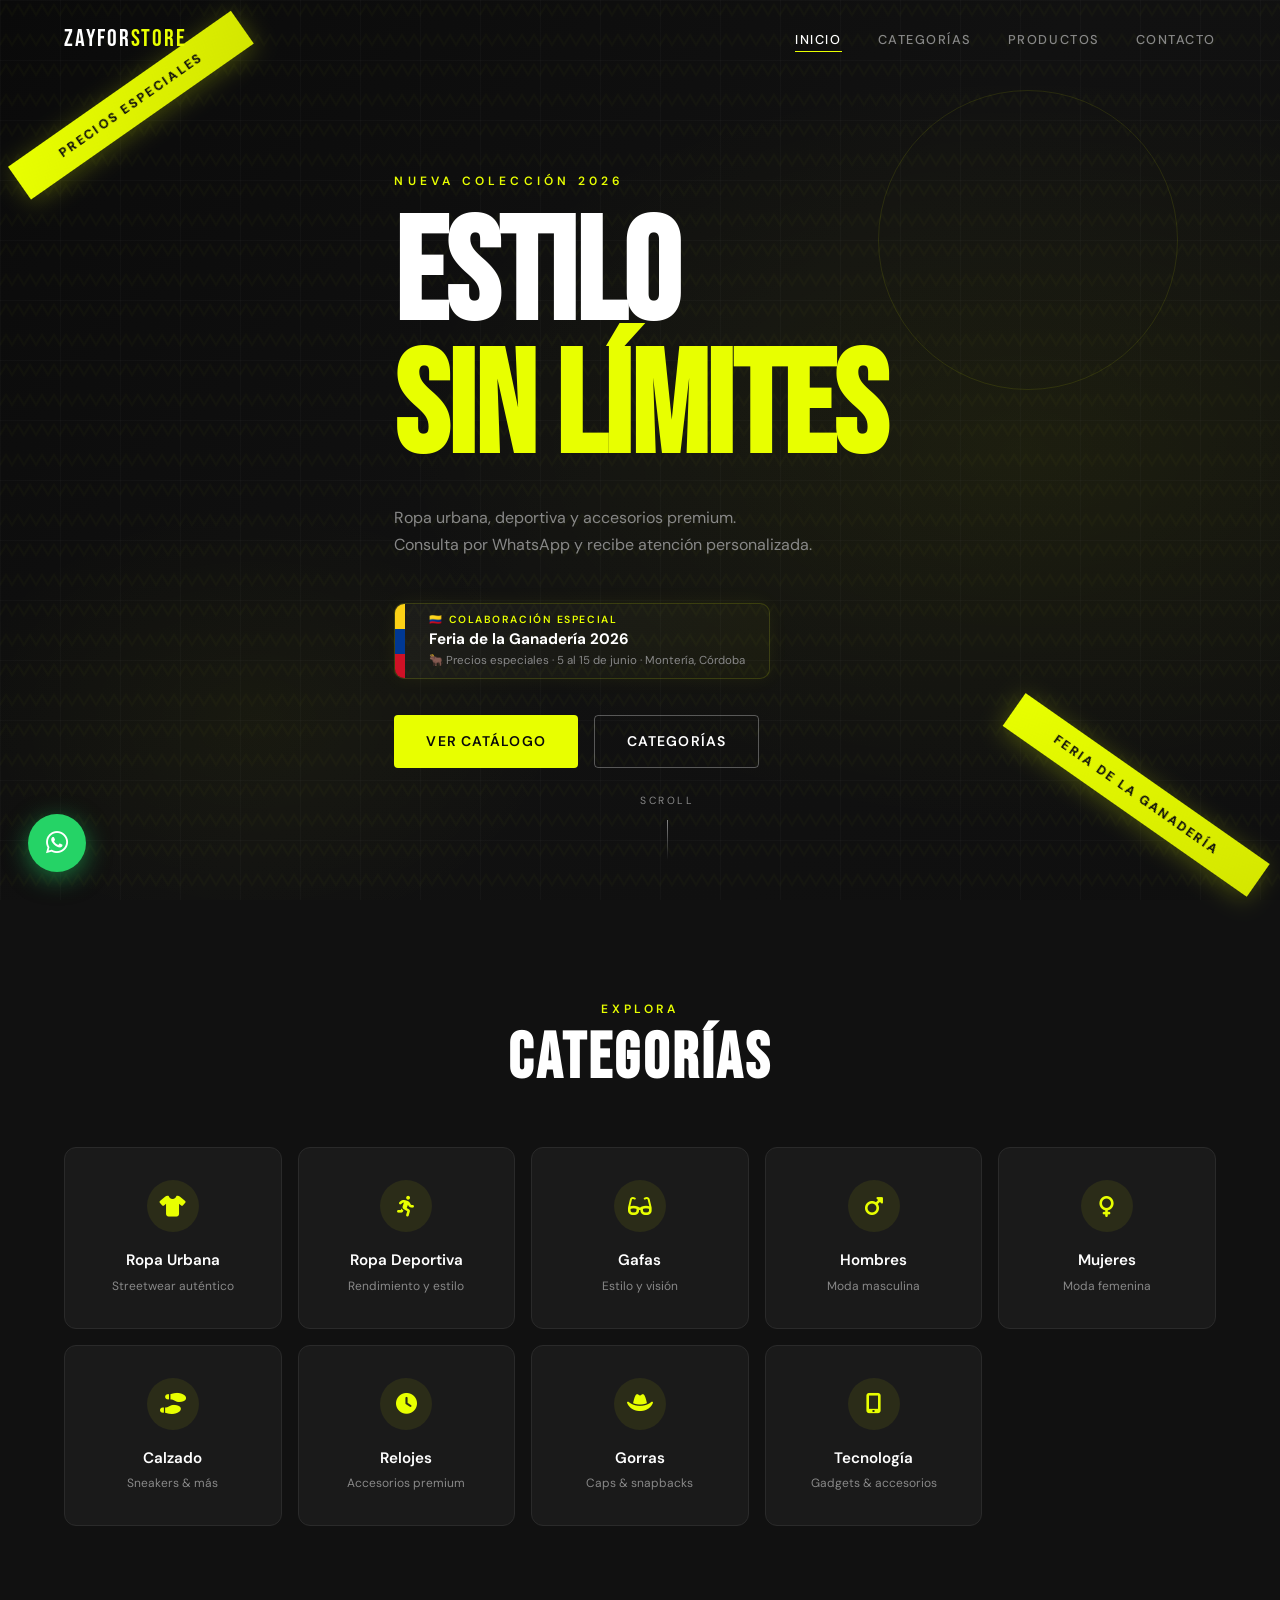
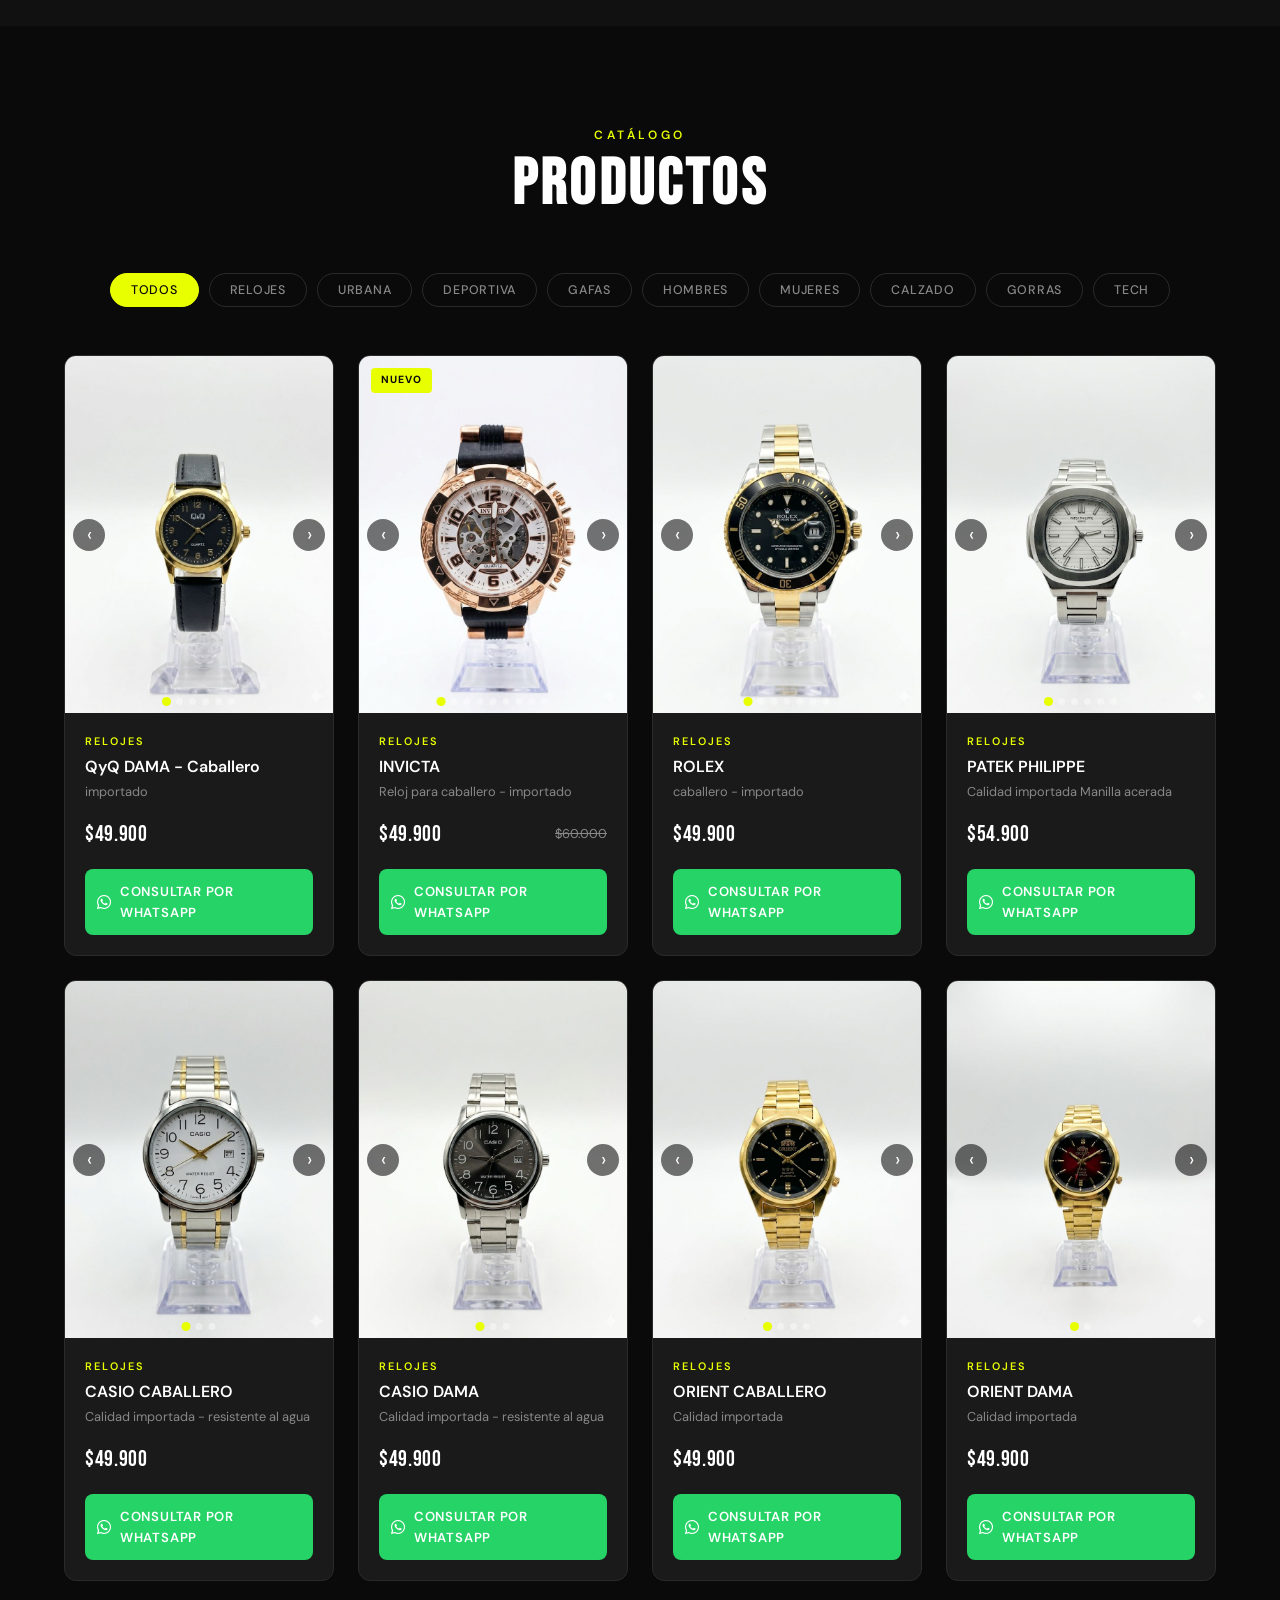
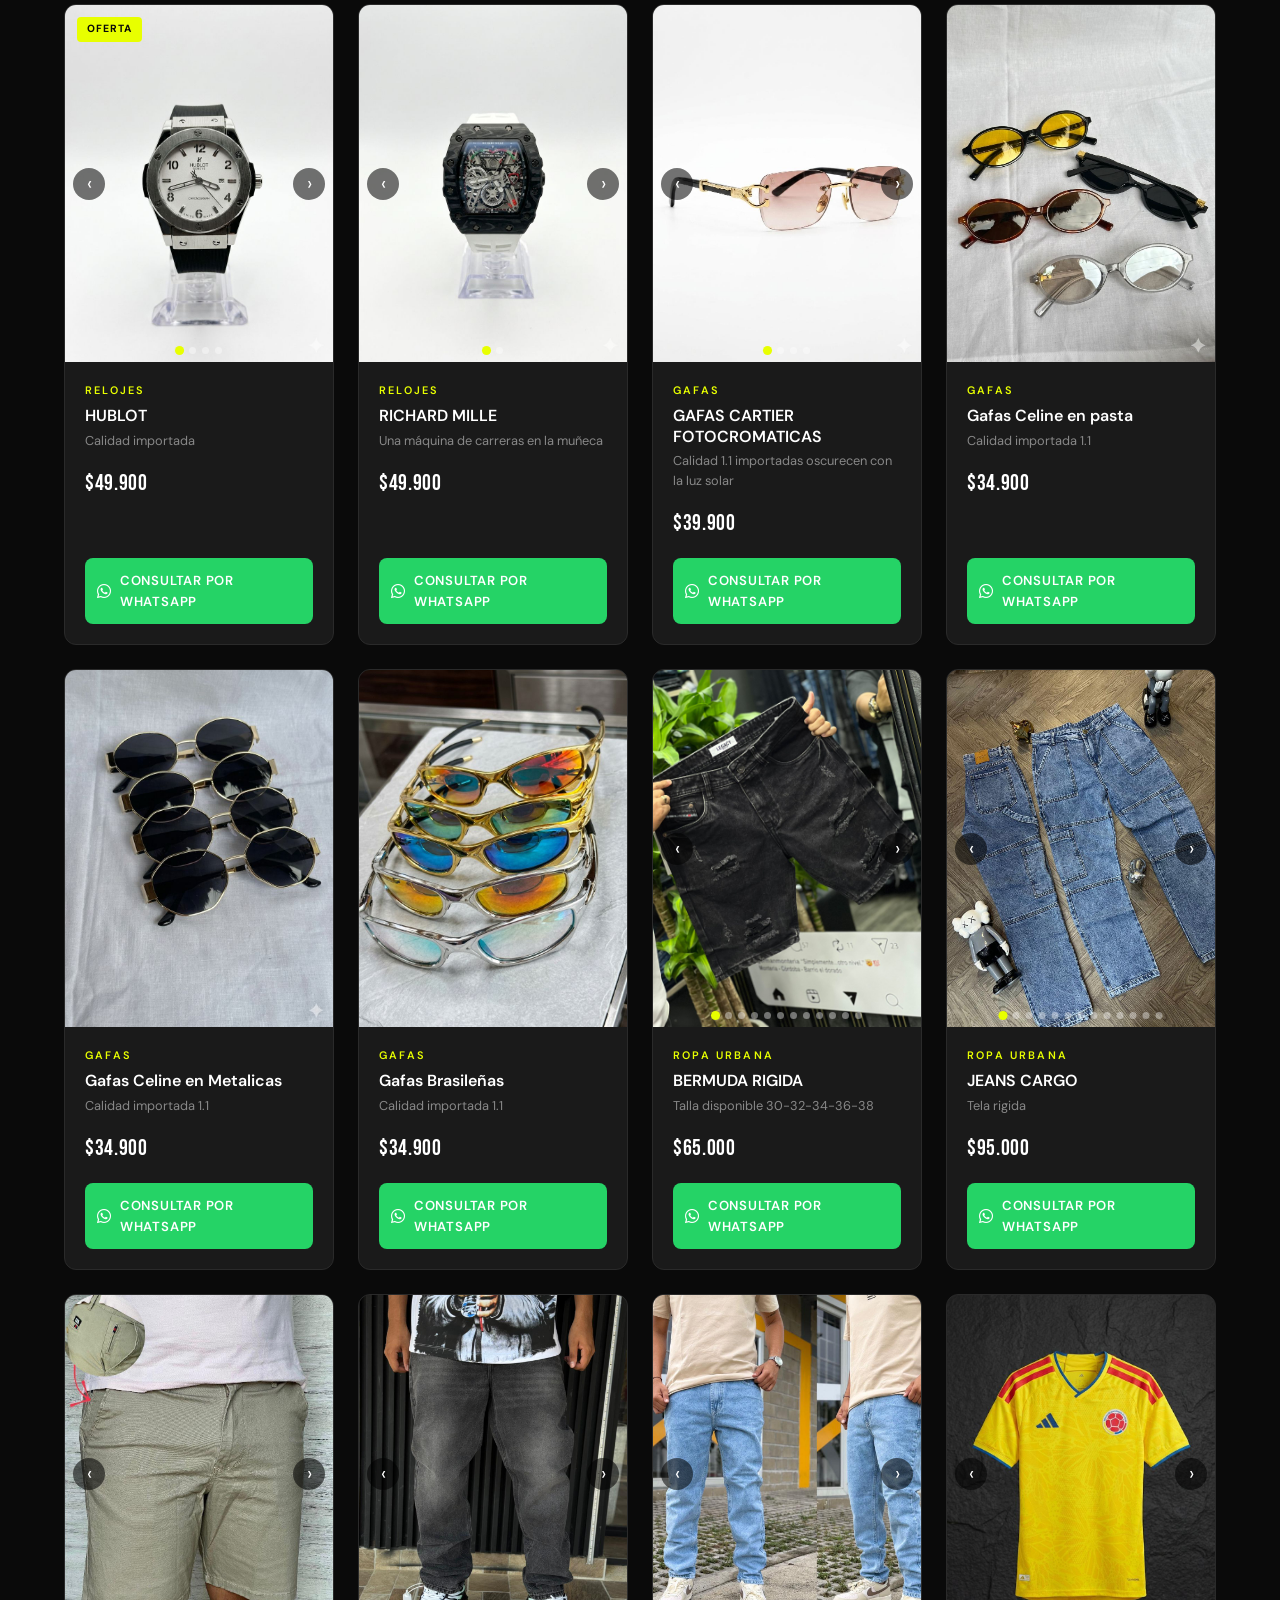
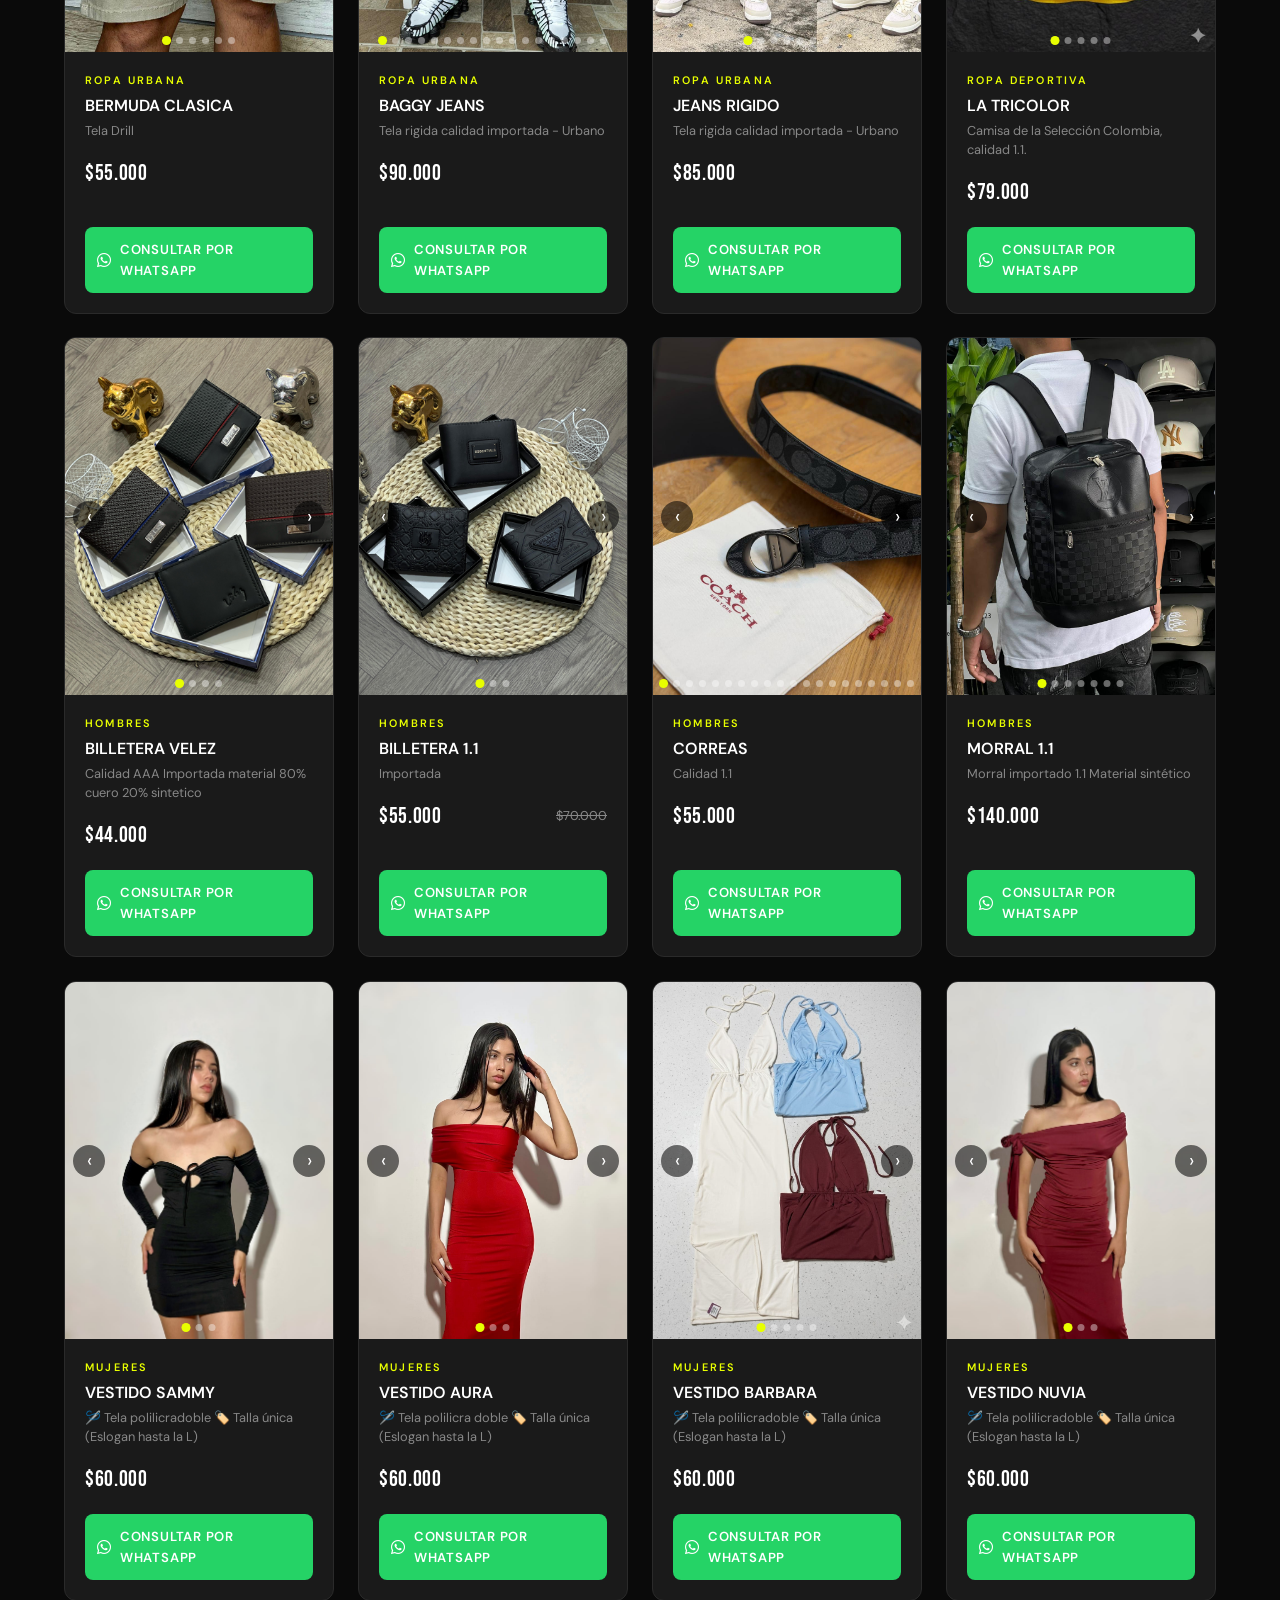
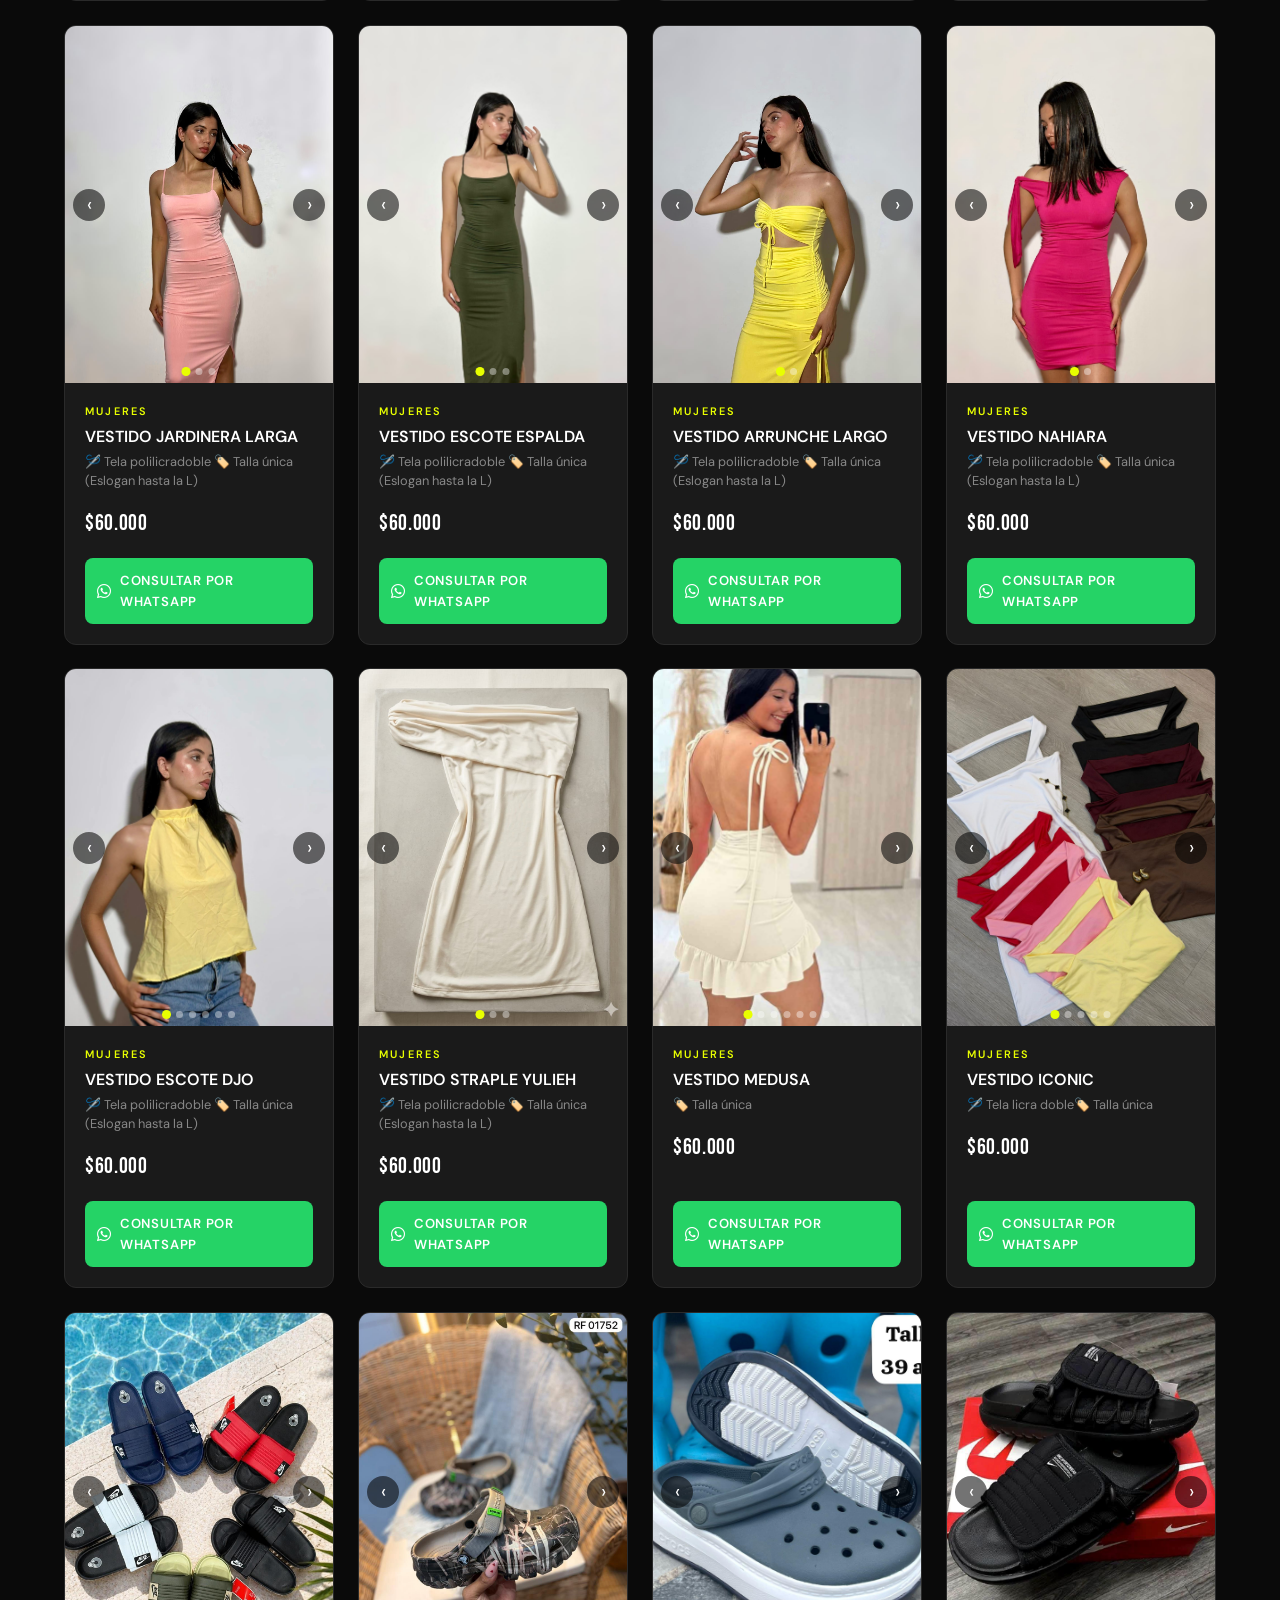
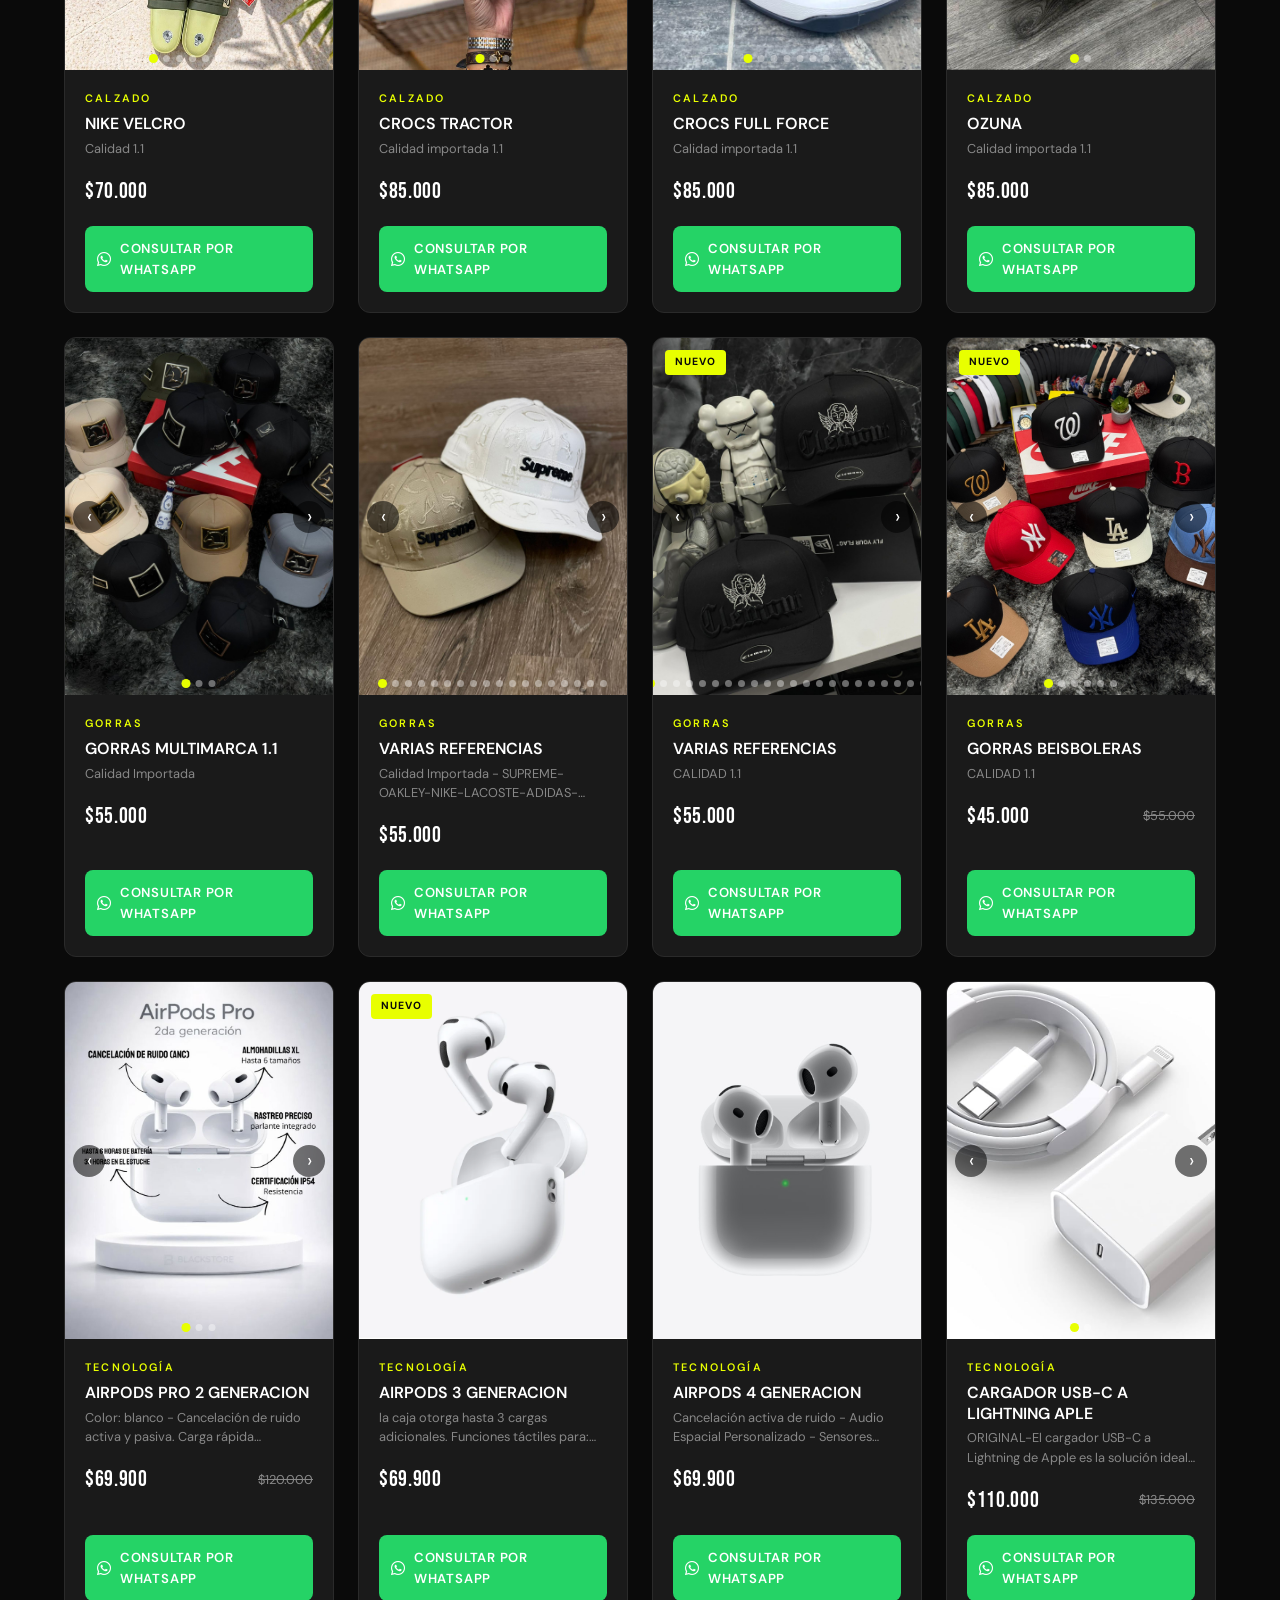
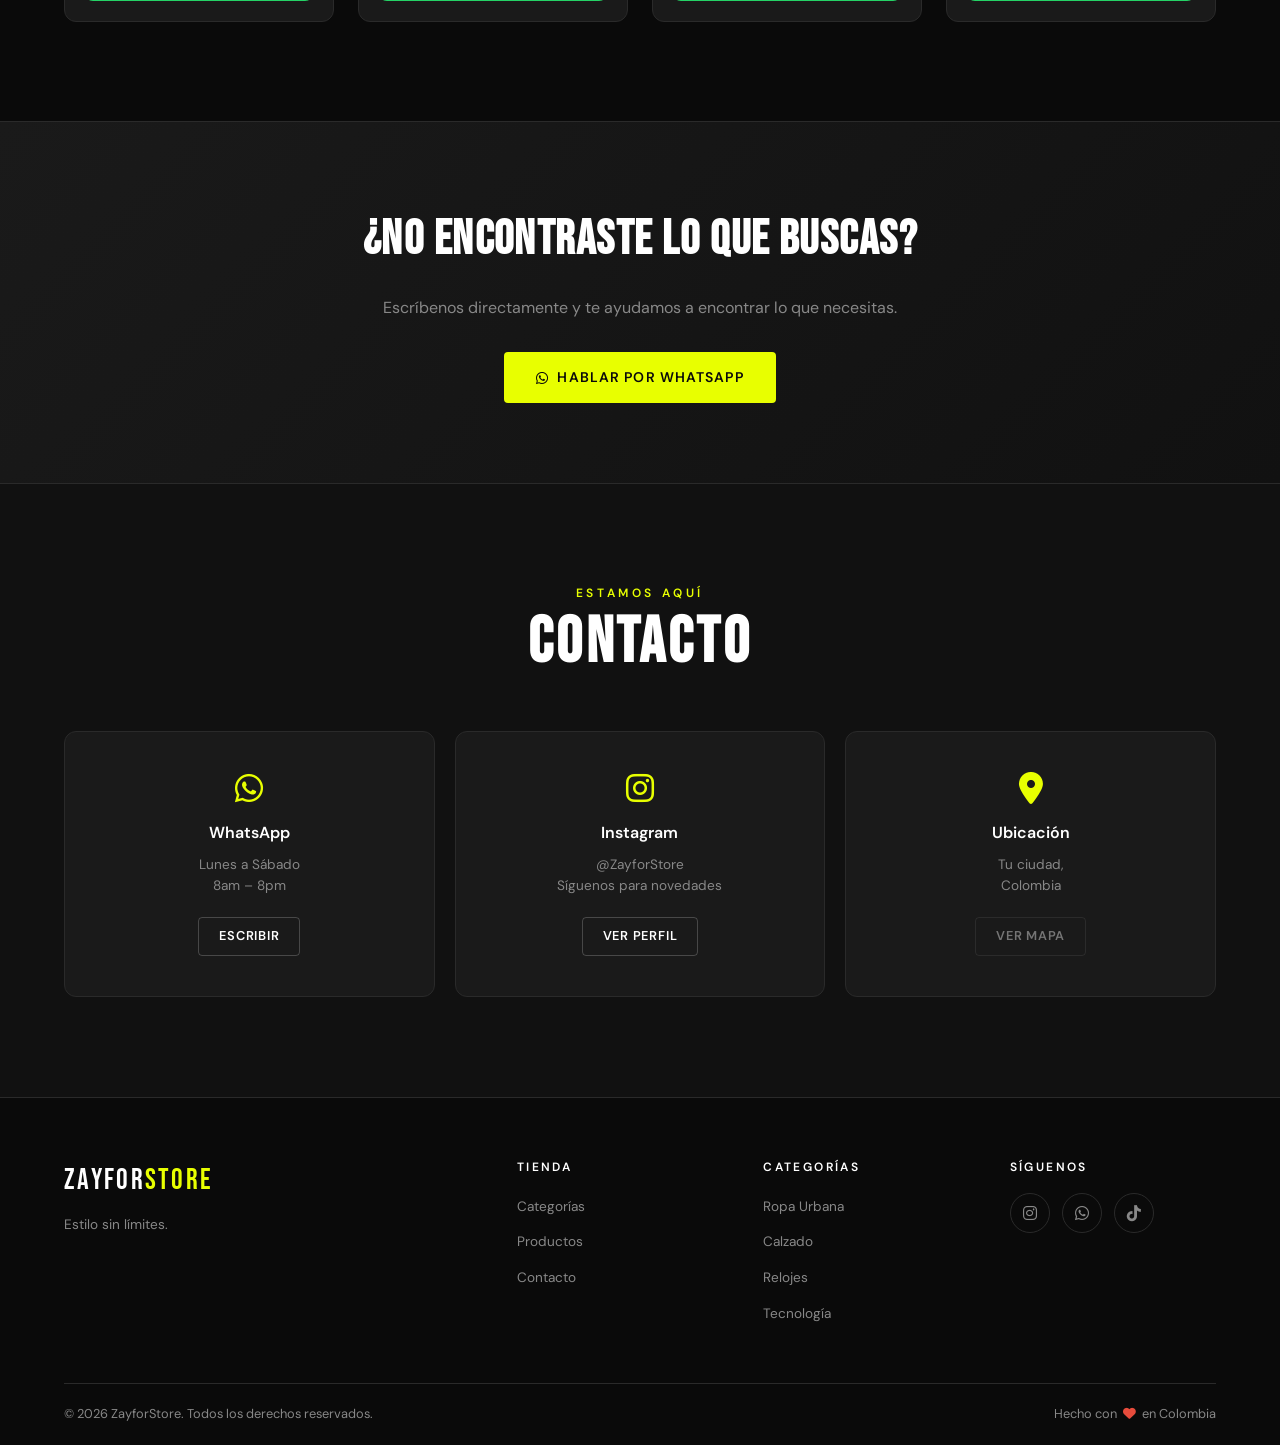
==== index.html @ 68dc7c77 "Primer commit" ====
<!DOCTYPE html>
<html lang="es">
<head>
  <meta charset="UTF-8" />
  <meta name="viewport" content="width=device-width, initial-scale=1.0" />

  <!-- SEO Básico -->
  <title>ZayforStore — Moda Urbana & Estilo Premium</title>
  <meta name="description" content="ZayforStore: Ropa urbana, deportiva, calzado, relojes, gorras y tecnología. Catálogo online con atención personalizada vía WhatsApp." />
  <meta name="keywords" content="ropa urbana, ropa deportiva, gafas, calzado, relojes, gorras, tecnología, moda hombre, moda mujer" />
  <meta name="author" content="ZayforStore" />

  <!-- Open Graph (para compartir en redes) -->
  <meta property="og:title" content="ZayforStore — Moda Urbana & Estilo Premium" />
  <meta property="og:description" content="Catálogo de moda urbana, deportiva, calzado y más. Consulta por WhatsApp." />
  <meta property="og:type" content="website" />

  <!-- Fuentes de Google -->
  <link rel="preconnect" href="https://fonts.googleapis.com" />
  <link rel="preconnect" href="https://fonts.gstatic.com" crossorigin />
  <link href="https://fonts.googleapis.com/css2?family=Bebas+Neue&family=DM+Sans:wght@300;400;500;600&display=swap" rel="stylesheet" />

  <!-- Iconos -->
  <link rel="stylesheet" href="https://cdnjs.cloudflare.com/ajax/libs/font-awesome/6.5.0/css/all.min.css" />

  <!-- CSS principal -->
  <link rel="stylesheet" href="css/style.css" />
  <link rel="icon" type="image/svg+xml" href="data:image/svg+xml,%3Csvg xmlns='http://www.w3.org/2000/svg' viewBox='0 0 100 100'%3E%3Crect width='100' height='100' rx='20' fill='%230a0a0a'/%3E%3Ctext x='50' y='68' font-size='55' text-anchor='middle' fill='%23e8ff00' font-family='sans-serif'%3EZ%3C/text%3E%3C/svg%3E" />
</head>
<body>

  <!-- ========== NAVBAR ========== -->
  <nav class="navbar" id="navbar">
    <div class="nav-container">
      <a href="#inicio" class="nav-logo">ZAYFOR<span>STORE</span></a>

      <ul class="nav-links" id="navLinks">
        <li><a href="#inicio" class="nav-link active">Inicio</a></li>
        <li><a href="#categorias" class="nav-link">Categorías</a></li>
        <li><a href="#productos" class="nav-link">Productos</a></li>
        <li><a href="#contacto" class="nav-link">Contacto</a></li>
      </ul>

      <button class="nav-toggle" id="navToggle" aria-label="Abrir menú">
        <span></span><span></span><span></span>
      </button>
    </div>
  </nav>

  <!-- ========== HERO / BANNER ========== -->
  <section class="hero" id="inicio">
    <div class="banda-promo banda-tl">PRECIOS ESPECIALES</div>
    <div class="banda-promo banda-br">FERIA DE LA GANADERÍA</div>
    <div class="hero-bg"></div>
    <div class="hero-bg-hat"></div>
    <div class="hero-content">
      <p class="hero-eyebrow">Nueva colección 2026</p>
      <h1 class="hero-title">
        ESTILO<br/>
        <span>SIN LÍMITES</span>
      </h1>
      <p class="hero-subtitle">Ropa urbana, deportiva y accesorios premium.<br/>Consulta por WhatsApp y recibe atención personalizada.</p>
      <div class="feria-badge">
        <div class="feria-flag">
          <span class="feria-flag-y"></span>
          <span class="feria-flag-b"></span>
          <span class="feria-flag-r"></span>
        </div>
        <div class="feria-badge-content">
          <span class="feria-colab">🇨🇴 Colaboración especial</span>
          <strong class="feria-title">Feria de la Ganadería 2026</strong>
          <span class="feria-date">🐂 Precios especiales · 5 al 15 de junio · Montería, Córdoba</span>
        </div>
      </div>
      <div class="hero-buttons">
        <a href="#productos" class="btn btn-primary">Ver Catálogo</a>
        <a href="#categorias" class="btn btn-outline">Categorías</a>
      </div>
    </div>
    <div class="hero-scroll">
      <span>Scroll</span>
      <div class="hero-scroll-line"></div>
    </div>
  </section>

  <!-- ========== CATEGORÍAS ========== -->
  <section class="categorias" id="categorias">
    <div class="container">
      <div class="section-header">
        <p class="section-eyebrow">Explora</p>
        <h2 class="section-title">Categorías</h2>
      </div>

      <div class="categorias-grid">

        <div class="cat-card" onclick="filtrarCategoria('ropa-urbana')">
          <div class="cat-icon"><i class="fas fa-tshirt"></i></div>
          <h3>Ropa Urbana</h3>
          <p>Streetwear auténtico</p>
        </div>

        <div class="cat-card" onclick="filtrarCategoria('ropa-deportiva')">
          <div class="cat-icon"><i class="fas fa-running"></i></div>
          <h3>Ropa Deportiva</h3>
          <p>Rendimiento y estilo</p>
        </div>

        <div class="cat-card" onclick="filtrarCategoria('gafas')">
          <div class="cat-icon"><i class="fas fa-glasses"></i></div>
          <h3>Gafas</h3>
          <p>Estilo y visión</p>
        </div>

        <div class="cat-card" onclick="filtrarCategoria('hombres')">
          <div class="cat-icon"><i class="fas fa-mars"></i></div>
          <h3>Hombres</h3>
          <p>Moda masculina</p>
        </div>

        <div class="cat-card" onclick="filtrarCategoria('mujeres')">
          <div class="cat-icon"><i class="fas fa-venus"></i></div>
          <h3>Mujeres</h3>
          <p>Moda femenina</p>
        </div>

        <div class="cat-card" onclick="filtrarCategoria('calzado')">
          <div class="cat-icon"><i class="fas fa-shoe-prints"></i></div>
          <h3>Calzado</h3>
          <p>Sneakers & más</p>
        </div>

        <div class="cat-card" onclick="filtrarCategoria('relojes')">
          <div class="cat-icon"><i class="fas fa-clock"></i></div>
          <h3>Relojes</h3>
          <p>Accesorios premium</p>
        </div>

        <div class="cat-card" onclick="filtrarCategoria('gorras')">
          <div class="cat-icon"><i class="fas fa-hat-cowboy"></i></div>
          <h3>Gorras</h3>
          <p>Caps & snapbacks</p>
        </div>

        <div class="cat-card" onclick="filtrarCategoria('tecnologia')">
          <div class="cat-icon"><i class="fas fa-mobile-alt"></i></div>
          <h3>Tecnología</h3>
          <p>Gadgets & accesorios</p>
        </div>

      </div>
    </div>
  </section>

  <!-- ========== PRODUCTOS ========== -->
  <section class="productos-section" id="productos">
    <div class="container">
      <div class="section-header">
        <p class="section-eyebrow">Catálogo</p>
        <h2 class="section-title">Productos</h2>
      </div>

      <!-- Filtros -->
      <div class="filtros" id="filtros">
        <button class="filtro-btn active" data-cat="todos" onclick="filtrarCategoria('todos')">Todos</button>
        <button class="filtro-btn" data-cat="relojes" onclick="filtrarCategoria('relojes')">Relojes</button>
        <button class="filtro-btn" data-cat="ropa-urbana" onclick="filtrarCategoria('ropa-urbana')">Urbana</button>
        <button class="filtro-btn" data-cat="ropa-deportiva" onclick="filtrarCategoria('ropa-deportiva')">Deportiva</button>
        <button class="filtro-btn" data-cat="gafas" onclick="filtrarCategoria('gafas')">Gafas</button>
        <button class="filtro-btn" data-cat="hombres" onclick="filtrarCategoria('hombres')">Hombres</button>
        <button class="filtro-btn" data-cat="mujeres" onclick="filtrarCategoria('mujeres')">Mujeres</button>
        <button class="filtro-btn" data-cat="calzado" onclick="filtrarCategoria('calzado')">Calzado</button>
        <button class="filtro-btn" data-cat="gorras" onclick="filtrarCategoria('gorras')">Gorras</button>
        <button class="filtro-btn" data-cat="tecnologia" onclick="filtrarCategoria('tecnologia')">Tech</button>
      </div>

      <!-- Grid de productos - generado por JS -->
      <div class="productos-grid" id="productosGrid"></div>

      <p class="productos-empty" id="productosEmpty" style="display:none;">
        No hay productos en esta categoría aún. ¡Próximamente!
      </p>
    </div>
  </section>

  <!-- ========== BANNER CTA ========== -->
  <section class="cta-banner">
    <div class="container">
      <div class="cta-content">
        <h2>¿No encontraste lo que buscas?</h2>
        <p>Escríbenos directamente y te ayudamos a encontrar lo que necesitas.</p>
        <a href="https://wa.me/573116583622?text=Hola%20ZayforStore%2C%20quiero%20consultar%20sobre%20un%20producto" 
           class="btn btn-primary" target="_blank" rel="noopener">
          <i class="fab fa-whatsapp"></i> Hablar por WhatsApp
        </a>
      </div>
    </div>
  </section>

  <!-- ========== CONTACTO ========== -->
  <section class="contacto" id="contacto">
    <div class="container">
      <div class="section-header">
        <p class="section-eyebrow">Estamos aquí</p>
        <h2 class="section-title">Contacto</h2>
      </div>
      <div class="contacto-grid">
        <div class="contacto-card">
          <i class="fab fa-whatsapp"></i>
          <h3>WhatsApp</h3>
          <p>Lunes a Sábado<br/>8am – 8pm</p>
          <a href="https://wa.me/573116583622" target="_blank" class="btn btn-outline-small">Escribir</a>
        </div>
        <div class="contacto-card">
          <i class="fab fa-instagram"></i>
          <h3>Instagram</h3>
          <p>@ZayforStore<br/>Síguenos para novedades</p>
          <a href="https://www.instagram.com/zayforc4?igsh=ajlwdG54Nm93ejRh" target="_blank" class="btn btn-outline-small">Ver perfil</a>
        </div>
        <div class="contacto-card">
          <i class="fas fa-map-marker-alt"></i>
          <h3>Ubicación</h3>
          <p>Tu ciudad,<br/>Colombia</p>
          <span class="btn btn-outline-small" style="opacity:0.4;cursor:default;">Ver mapa</span>
        </div>
      </div>
    </div>
  </section>

  <!-- ========== FOOTER ========== -->
  <footer class="footer">
    <div class="container">
      <div class="footer-top">
        <div class="footer-brand">
          <p class="footer-logo">ZAYFOR<span>STORE</span></p>
          <p class="footer-tagline">Estilo sin límites.</p>
        </div>
        <div class="footer-links-group">
          <h4>Tienda</h4>
          <ul>
            <li><a href="#categorias">Categorías</a></li>
            <li><a href="#productos">Productos</a></li>
            <li><a href="#contacto">Contacto</a></li>
          </ul>
        </div>
        <div class="footer-links-group">
          <h4>Categorías</h4>
          <ul>
            <li><a href="#" onclick="filtrarCategoria('ropa-urbana')">Ropa Urbana</a></li>
            <li><a href="#" onclick="filtrarCategoria('calzado')">Calzado</a></li>
            <li><a href="#" onclick="filtrarCategoria('relojes')">Relojes</a></li>
            <li><a href="#" onclick="filtrarCategoria('tecnologia')">Tecnología</a></li>
          </ul>
        </div>
        <div class="footer-social">
          <h4>Síguenos</h4>
          <div class="social-icons">
            <a href="https://www.instagram.com/zayforc4?igsh=ajlwdG54Nm93ejRh" target="_blank" aria-label="Instagram"><i class="fab fa-instagram"></i></a>
            <a href="https://wa.me/573116583622" target="_blank" aria-label="WhatsApp"><i class="fab fa-whatsapp"></i></a>
            <a href="https://tiktok.com/@zaystoremtr" target="_blank" aria-label="TikTok"><i class="fab fa-tiktok"></i></a>
          </div>
        </div>
      </div>
      <div class="footer-bottom">
        <p>© 2026 ZayforStore. Todos los derechos reservados.</p>
        <p>Hecho con <i class="fas fa-heart"></i> en Colombia</p>
      </div>
    </div>
  </footer>

  <!-- ========== BOTÓN FLOTANTE WHATSAPP ========== -->
  <a href="https://wa.me/573116583622?text=Hola%20ZayforStore%2C%20quiero%20ver%20el%20cat%C3%A1logo"
     class="whatsapp-float" target="_blank" rel="noopener" aria-label="WhatsApp">
    <i class="fab fa-whatsapp"></i>
  </a>

  <!-- JavaScript -->
  <script src="js/productos.js"></script>
  <script src="js/main.js"></script>
</body>
</html>
---- css/style.css ----
/* ============================================
   ZAYFORSTORE — CSS PRINCIPAL
   Estilo: Urbano · Minimalista · Premium
   ============================================ */

/* ---- Variables de diseño ---- */
:root {
  --negro:       #0a0a0a;
  --negro-suave: #111111;
  --gris-oscuro: #1a1a1a;
  --gris-medio:  #2e2e2e;
  --gris-borde:  #2a2a2a;
  --gris-texto:  #888888;
  --blanco:      #ffffff;
  --blanco-off:  #f5f5f5;
  --acento:      #e8ff00;       /* Amarillo neón — acento urbano */
  --acento-dark: #c4d900;
  --whatsapp:    #25d366;
  --whatsapp-dk: #1da851;

  --font-display: 'Bebas Neue', sans-serif;
  --font-body:    'DM Sans', sans-serif;

  --radio: 12px;
  --radio-sm: 8px;
  --sombra: 0 4px 30px rgba(0,0,0,0.4);
  --transicion: all 0.3s cubic-bezier(0.4, 0, 0.2, 1);
}

/* ---- Reset y base ---- */
*, *::before, *::after { box-sizing: border-box; margin: 0; padding: 0; }

html { scroll-behavior: smooth; font-size: 16px; }

body {
  background-color: var(--negro);
  color: var(--blanco);
  font-family: var(--font-body);
  font-weight: 400;
  line-height: 1.6;
  overflow-x: hidden;
}

a { color: inherit; text-decoration: none; }
img { display: block; width: 100%; height: 100%; object-fit: cover; }
ul { list-style: none; }
button { cursor: pointer; border: none; background: none; font-family: inherit; }

/* ---- Contenedor global ---- */
.container {
  width: 100%;
  max-width: 1200px;
  margin: 0 auto;
  padding: 0 24px;
}

/* ---- Sección header reutilizable ---- */
.section-header {
  text-align: center;
  margin-bottom: 56px;
}
.section-eyebrow {
  font-family: var(--font-body);
  font-size: 0.75rem;
  font-weight: 600;
  letter-spacing: 0.3em;
  text-transform: uppercase;
  color: var(--acento);
  margin-bottom: 8px;
}
.section-title {
  font-family: var(--font-display);
  font-size: clamp(2.5rem, 5vw, 4rem);
  letter-spacing: 0.05em;
  color: var(--blanco);
  line-height: 1;
}

/* ============================================
   BOTONES
   ============================================ */
.btn {
  display: inline-flex;
  align-items: center;
  gap: 8px;
  padding: 14px 32px;
  border-radius: 4px;
  font-family: var(--font-body);
  font-size: 0.875rem;
  font-weight: 600;
  letter-spacing: 0.08em;
  text-transform: uppercase;
  transition: var(--transicion);
  cursor: pointer;
}
.btn-primary {
  background: var(--acento);
  color: var(--negro);
}
.btn-primary:hover {
  background: var(--acento-dark);
  transform: translateY(-2px);
  box-shadow: 0 8px 24px rgba(232,255,0,0.3);
}
.btn-outline {
  background: transparent;
  color: var(--blanco);
  border: 1.5px solid rgba(255,255,255,0.3);
}
.btn-outline:hover {
  border-color: var(--blanco);
  background: rgba(255,255,255,0.05);
  transform: translateY(-2px);
}
.btn-outline-small {
  display: inline-block;
  padding: 8px 20px;
  border: 1.5px solid rgba(255,255,255,0.2);
  border-radius: 4px;
  font-size: 0.8rem;
  font-weight: 600;
  letter-spacing: 0.06em;
  text-transform: uppercase;
  transition: var(--transicion);
}
.btn-outline-small:hover {
  border-color: var(--acento);
  color: var(--acento);
}

/* ============================================
   NAVBAR
   ============================================ */
.navbar {
  position: fixed;
  top: 0;
  left: 0;
  width: 100%;
  z-index: 1000;
  padding: 20px 0;
  transition: var(--transicion);
}
.navbar.scrolled {
  background: rgba(10,10,10,0.95);
  backdrop-filter: blur(20px);
  padding: 14px 0;
  border-bottom: 1px solid var(--gris-borde);
}
.nav-container {
  display: flex;
  align-items: center;
  justify-content: space-between;
  max-width: 1200px;
  margin: 0 auto;
  padding: 0 24px;
}
.nav-logo {
  font-family: var(--font-display);
  font-size: 1.5rem;
  letter-spacing: 0.08em;
  color: var(--blanco);
}
.nav-logo span { color: var(--acento); }

.nav-links {
  display: flex;
  align-items: center;
  gap: 36px;
}
.nav-link {
  font-size: 0.8rem;
  font-weight: 500;
  letter-spacing: 0.12em;
  text-transform: uppercase;
  color: var(--gris-texto);
  transition: var(--transicion);
  position: relative;
}
.nav-link::after {
  content: '';
  position: absolute;
  bottom: -4px;
  left: 0;
  width: 0;
  height: 1.5px;
  background: var(--acento);
  transition: width 0.3s ease;
}
.nav-link:hover, .nav-link.active {
  color: var(--blanco);
}
.nav-link:hover::after, .nav-link.active::after {
  width: 100%;
}

/* Menú hamburguesa */
.nav-toggle {
  display: none;
  flex-direction: column;
  gap: 5px;
  padding: 4px;
}
.nav-toggle span {
  display: block;
  width: 24px;
  height: 2px;
  background: var(--blanco);
  transition: var(--transicion);
}
.nav-toggle.open span:nth-child(1) { transform: rotate(45deg) translate(5px, 5px); }
.nav-toggle.open span:nth-child(2) { opacity: 0; }
.nav-toggle.open span:nth-child(3) { transform: rotate(-45deg) translate(5px, -5px); }

/* ============================================
   HERO
   ============================================ */
.hero {
  position: relative;
  min-height: 100vh;
  display: flex;
  align-items: center;
  justify-content: flex-start;
  overflow: hidden;
  padding: 120px 0 80px;
}
.hero-bg {
  position: absolute;
  inset: 0;
  background:
    radial-gradient(ellipse 70% 60% at 80% 50%, rgba(232,255,0,0.06) 0%, transparent 70%),
    radial-gradient(ellipse 40% 40% at 20% 80%, rgba(232,255,0,0.04) 0%, transparent 60%),
    linear-gradient(135deg, #0a0a0a 0%, #111111 50%, #0f0f0f 100%);
}
/* Textura sutil de grilla */
.hero-bg::before {
  content: '';
  position: absolute;
  inset: 0;
  background-image:
    linear-gradient(rgba(255,255,255,0.02) 1px, transparent 1px),
    linear-gradient(90deg, rgba(255,255,255,0.02) 1px, transparent 1px);
  background-size: 60px 60px;
}
/* Acento decorativo */
.hero-bg::after {
  content: '';
  position: absolute;
  top: 10%;
  right: 8%;
  width: 300px;
  height: 300px;
  border: 1px solid rgba(232,255,0,0.1);
  border-radius: 50%;
  animation: pulse-ring 4s ease-in-out infinite;
}
@keyframes pulse-ring {
  0%, 100% { transform: scale(1); opacity: 0.5; }
  50% { transform: scale(1.1); opacity: 1; }
}

.hero-content {
  position: relative;
  z-index: 1;
  max-width: 1200px;
  margin: 0 auto;
  padding: 0 24px;
  animation: fadeUp 0.8s ease both;
}
@keyframes fadeUp {
  from { opacity: 0; transform: translateY(30px); }
  to   { opacity: 1; transform: translateY(0); }
}

.hero-eyebrow {
  font-size: 0.75rem;
  font-weight: 600;
  letter-spacing: 0.35em;
  text-transform: uppercase;
  color: var(--acento);
  margin-bottom: 20px;
  animation: fadeUp 0.8s 0.1s ease both;
}
.hero-title {
  font-family: var(--font-display);
  font-size: clamp(4rem, 12vw, 9rem);
  line-height: 0.92;
  letter-spacing: -0.01em;
  color: var(--blanco);
  margin-bottom: 28px;
  animation: fadeUp 0.8s 0.2s ease both;
}
.hero-title span {
  color: var(--acento);
  display: block;
}
.hero-subtitle {
  font-size: 1rem;
  color: var(--gris-texto);
  max-width: 460px;
  margin-bottom: 44px;
  line-height: 1.7;
  animation: fadeUp 0.8s 0.3s ease both;
}
.hero-buttons {
  display: flex;
  gap: 16px;
  flex-wrap: wrap;
  animation: fadeUp 0.8s 0.4s ease both;
}
.hero-scroll {
  position: absolute;
  bottom: 40px;
  left: 50%;
  transform: translateX(-50%);
  display: flex;
  flex-direction: column;
  align-items: center;
  gap: 10px;
  z-index: 1;
  animation: fadeUp 1s 0.6s ease both;
}
.hero-scroll span {
  font-size: 0.65rem;
  letter-spacing: 0.25em;
  text-transform: uppercase;
  color: var(--gris-texto);
}
.hero-scroll-line {
  width: 1px;
  height: 40px;
  background: linear-gradient(to bottom, var(--gris-texto), transparent);
  animation: scroll-line 1.5s ease-in-out infinite;
}
@keyframes scroll-line {
  0%   { transform: scaleY(0); transform-origin: top; }
  50%  { transform: scaleY(1); transform-origin: top; }
  51%  { transform: scaleY(1); transform-origin: bottom; }
  100% { transform: scaleY(0); transform-origin: bottom; }
}

/* ── Sombrero Vueltiao sobre la letra E ── */
.hero-bg-hat {
  position: absolute;
  inset: 0;
  background-image: url("data:image/svg+xml,%3Csvg width='120' height='30' viewBox='0 0 120 30' xmlns='http://www.w3.org/2000/svg'%3E%3Cpolyline points='0,15 6,5 12,15 18,5 24,15 30,5 36,15 42,5 48,15 54,5 60,15 66,5 72,15 78,5 84,15 90,5 96,15 102,5 108,15 114,5 120,15' fill='none' stroke='rgba(232,255,0,0.04)' stroke-width='2'/%3E%3C/svg%3E");
  background-size: 120px 30px;
  opacity: 0.6;
  pointer-events: none;
}

/* ── Bandas promocionales animadas ── */
.banda-promo {
  position: fixed;
  z-index: 900;
  padding: 10px 50px;
  font-family: var(--font-body);
  font-weight: 700;
  font-size: 0.8rem;
  letter-spacing: 0.18em;
  text-transform: uppercase;
  white-space: nowrap;
  color: var(--negro);
  background: linear-gradient(135deg, var(--acento) 0%, #d4e600 100%);
  box-shadow: 0 4px 24px rgba(232,255,0,0.25);
  pointer-events: none;
}

.banda-tl {
  top: 85px;
  left: -5px;
  transform: rotate(-35deg);
  animation: bandaEntraTL 0.9s 0.3s cubic-bezier(0.34, 1.56, 0.64, 1) both;
}

.banda-br {
  bottom: 85px;
  right: -5px;
  transform: rotate(35deg);
  animation: bandaEntraBR 0.9s 0.5s cubic-bezier(0.34, 1.56, 0.64, 1) both;
}

@keyframes bandaEntraTL {
  from {
    transform: rotate(-35deg) translate(-200%, -200%);
    opacity: 0;
  }
  to {
    transform: rotate(-35deg) translate(0, 0);
    opacity: 1;
  }
}

@keyframes bandaEntraBR {
  from {
    transform: rotate(35deg) translate(200%, 200%);
    opacity: 0;
  }
  to {
    transform: rotate(35deg) translate(0, 0);
    opacity: 1;
  }
}

/* ── Badge Feria de la Ganadería ── */
.feria-badge {
  display: inline-flex;
  align-items: stretch;
  gap: 0;
  margin-bottom: 36px;
  border: 1px solid rgba(232,255,0,0.15);
  border-radius: 10px;
  overflow: hidden;
  background: linear-gradient(135deg, rgba(255,255,255,0.04) 0%, rgba(232,255,0,0.03) 100%);
  animation: fadeUp 0.8s 0.35s ease both;
  max-width: 100%;
  box-shadow: 0 0 20px rgba(232,255,0,0.06);
  transition: box-shadow 0.3s ease, transform 0.3s ease;
}

.feria-badge:hover {
  box-shadow: 0 0 30px rgba(232,255,0,0.15);
  transform: translateY(-2px);
}

.feria-flag {
  display: flex;
  flex-direction: column;
  width: 10px;
  flex-shrink: 0;
}

.feria-flag-y {
  flex: 1;
  background: #fcd116;
}

.feria-flag-b {
  flex: 1;
  background: #003893;
}

.feria-flag-r {
  flex: 1;
  background: #ce1126;
}

.feria-badge-content {
  padding: 8px 24px;
}

.feria-colab {
  display: block;
  font-size: 0.65rem;
  font-weight: 600;
  letter-spacing: 0.15em;
  text-transform: uppercase;
  color: var(--acento);
  margin-bottom: 2px;
}

.feria-title {
  display: block;
  font-size: 0.95rem;
  font-weight: 700;
  color: var(--blanco);
  line-height: 1.3;
  margin-bottom: 2px;
}

.feria-date {
  display: block;
  font-size: 0.72rem;
  color: var(--gris-texto);
}

/* ============================================
   CATEGORÍAS
   ============================================ */
.categorias {
  padding: 100px 0;
  background: var(--negro-suave);
}
.categorias-grid {
  display: grid;
  grid-template-columns: repeat(auto-fill, minmax(180px, 1fr));
  gap: 16px;
}
.cat-card {
  background: var(--gris-oscuro);
  border: 1px solid var(--gris-borde);
  border-radius: var(--radio);
  padding: 32px 20px;
  text-align: center;
  cursor: pointer;
  transition: var(--transicion);
  position: relative;
  overflow: hidden;
}
.cat-card::before {
  content: '';
  position: absolute;
  inset: 0;
  background: linear-gradient(135deg, rgba(232,255,0,0.05), transparent);
  opacity: 0;
  transition: var(--transicion);
}
.cat-card:hover {
  border-color: var(--acento);
  transform: translateY(-4px);
  box-shadow: 0 12px 40px rgba(232,255,0,0.1);
}
.cat-card:hover::before { opacity: 1; }
.cat-icon {
  width: 52px;
  height: 52px;
  background: rgba(232,255,0,0.08);
  border-radius: 50%;
  display: flex;
  align-items: center;
  justify-content: center;
  margin: 0 auto 16px;
  font-size: 1.3rem;
  color: var(--acento);
  transition: var(--transicion);
}
.cat-card:hover .cat-icon {
  background: var(--acento);
  color: var(--negro);
}
.cat-card h3 {
  font-size: 0.95rem;
  font-weight: 600;
  color: var(--blanco);
  margin-bottom: 4px;
}
.cat-card p {
  font-size: 0.75rem;
  color: var(--gris-texto);
}

/* ============================================
   PRODUCTOS
   ============================================ */
.productos-section {
  padding: 100px 0;
  background: var(--negro);
}

/* Filtros */
.filtros {
  display: flex;
  flex-wrap: wrap;
  gap: 10px;
  margin-bottom: 48px;
  justify-content: center;
}
.filtro-btn {
  padding: 8px 20px;
  border-radius: 50px;
  border: 1px solid var(--gris-borde);
  font-size: 0.78rem;
  font-weight: 500;
  letter-spacing: 0.06em;
  text-transform: uppercase;
  color: var(--gris-texto);
  background: transparent;
  transition: var(--transicion);
}
.filtro-btn:hover {
  border-color: rgba(232,255,0,0.5);
  color: var(--blanco);
}
.filtro-btn.active {
  background: var(--acento);
  border-color: var(--acento);
  color: var(--negro);
}

/* Grid de productos */
.productos-grid {
  display: grid;
  grid-template-columns: repeat(auto-fill, minmax(260px, 1fr));
  gap: 24px;
}

/* Tarjeta de producto */
.producto-card {
  background: var(--gris-oscuro);
  border: 1px solid var(--gris-borde);
  border-radius: var(--radio);
  overflow: hidden;
  transition: var(--transicion);
  animation: cardIn 0.4s ease both;
  display: flex;
  flex-direction: column;
}
@keyframes cardIn {
  from { opacity: 0; transform: scale(0.96); }
  to   { opacity: 1; transform: scale(1); }
}
.producto-card:hover {
  border-color: rgba(232,255,0,0.3);
  transform: translateY(-6px);
  box-shadow: 0 20px 50px rgba(0,0,0,0.5);
}

/* Imagen del producto */
.producto-img-wrap {
  position: relative;
  width: 100%;
  aspect-ratio: 3 / 4;
  overflow: hidden;
  background: var(--gris-medio);
}
.producto-img-wrap img {
  transition: transform 0.5s ease;
}
.producto-card:hover .producto-img-wrap img {
  transform: scale(1.06);
}
.producto-badge {
  position: absolute;
  top: 12px;
  left: 12px;
  background: var(--acento);
  color: var(--negro);
  font-size: 0.65rem;
  font-weight: 700;
  letter-spacing: 0.1em;
  text-transform: uppercase;
  padding: 4px 10px;
  border-radius: 4px;
}
/* Placeholder cuando no hay imagen */
.img-placeholder {
  width: 100%;
  height: 100%;
  display: flex;
  flex-direction: column;
  align-items: center;
  justify-content: center;
  gap: 12px;
  color: var(--gris-texto);
  font-size: 2.5rem;
}
.img-placeholder span {
  font-size: 0.75rem;
  letter-spacing: 0.1em;
  text-transform: uppercase;
}

/* Info del producto */
.producto-info {
  padding: 20px;
  display: flex;
  flex-direction: column;
  flex: 1;
}
.producto-categoria-tag {
  font-size: 0.68rem;
  font-weight: 600;
  letter-spacing: 0.2em;
  text-transform: uppercase;
  color: var(--acento);
  margin-bottom: 6px;
}
.producto-nombre {
  font-size: 1rem;
  font-weight: 600;
  color: var(--blanco);
  margin-bottom: 4px;
  line-height: 1.3;
}
.producto-descripcion {
  font-size: 0.8rem;
  color: var(--gris-texto);
  margin-bottom: 16px;
  line-height: 1.5;
  display: -webkit-box;
  -webkit-line-clamp: 2;
  -webkit-box-orient: vertical;
  overflow: hidden;
}
.producto-precio-row {
  display: flex;
  align-items: center;
  justify-content: space-between;
  margin-bottom: 16px;
}
.producto-precio {
  font-family: var(--font-display);
  font-size: 1.4rem;
  letter-spacing: 0.03em;
  color: var(--blanco);
}
.producto-precio-antes {
  font-size: 0.8rem;
  color: var(--gris-texto);
  text-decoration: line-through;
}
.btn-whatsapp {
  display: flex;
  align-items: center;
  justify-content: center;
  gap: 8px;
  width: 100%;
  padding: 12px;
  margin-top: auto;
  background: var(--whatsapp);
  color: var(--blanco);
  border-radius: var(--radio-sm);
  font-size: 0.82rem;
  font-weight: 600;
  letter-spacing: 0.06em;
  text-transform: uppercase;
  transition: var(--transicion);
}
.btn-whatsapp:hover {
  background: var(--whatsapp-dk);
  transform: translateY(-1px);
  box-shadow: 0 6px 20px rgba(37,211,102,0.3);
}
.btn-whatsapp i { font-size: 1rem; }

.productos-empty {
  text-align: center;
  color: var(--gris-texto);
  padding: 60px 0;
  font-size: 1rem;
}

/* ============================================
   CTA BANNER
   ============================================ */
.cta-banner {
  padding: 80px 0;
  background: linear-gradient(135deg, var(--gris-oscuro) 0%, var(--negro-suave) 100%);
  border-top: 1px solid var(--gris-borde);
  border-bottom: 1px solid var(--gris-borde);
}
.cta-content {
  text-align: center;
}
.cta-content h2 {
  font-family: var(--font-display);
  font-size: clamp(2rem, 4vw, 3rem);
  margin-bottom: 16px;
  letter-spacing: 0.03em;
}
.cta-content p {
  color: var(--gris-texto);
  margin-bottom: 32px;
  font-size: 1rem;
}

/* ============================================
   CONTACTO
   ============================================ */
.contacto {
  padding: 100px 0;
  background: var(--negro-suave);
}
.contacto-grid {
  display: grid;
  grid-template-columns: repeat(auto-fit, minmax(220px, 1fr));
  gap: 20px;
}
.contacto-card {
  background: var(--gris-oscuro);
  border: 1px solid var(--gris-borde);
  border-radius: var(--radio);
  padding: 40px 24px;
  text-align: center;
  transition: var(--transicion);
}
.contacto-card:hover {
  border-color: rgba(232,255,0,0.3);
  transform: translateY(-4px);
}
.contacto-card > i {
  font-size: 2rem;
  color: var(--acento);
  margin-bottom: 16px;
  display: block;
}
.contacto-card h3 {
  font-size: 1rem;
  font-weight: 600;
  margin-bottom: 8px;
}
.contacto-card p {
  font-size: 0.85rem;
  color: var(--gris-texto);
  margin-bottom: 20px;
  line-height: 1.6;
}

/* ============================================
   FOOTER
   ============================================ */
.footer {
  background: var(--negro);
  border-top: 1px solid var(--gris-borde);
  padding: 60px 0 0;
}
.footer-top {
  display: grid;
  grid-template-columns: 2fr 1fr 1fr 1fr;
  gap: 40px;
  padding-bottom: 48px;
}
.footer-logo {
  font-family: var(--font-display);
  font-size: 1.8rem;
  letter-spacing: 0.08em;
  color: var(--blanco);
  margin-bottom: 10px;
}
.footer-logo span { color: var(--acento); }
.footer-tagline {
  font-size: 0.85rem;
  color: var(--gris-texto);
}
.footer-links-group h4 {
  font-size: 0.75rem;
  font-weight: 600;
  letter-spacing: 0.2em;
  text-transform: uppercase;
  color: var(--blanco);
  margin-bottom: 16px;
}
.footer-links-group ul li { margin-bottom: 10px; }
.footer-links-group ul li a {
  font-size: 0.85rem;
  color: var(--gris-texto);
  transition: color 0.2s;
}
.footer-links-group ul li a:hover { color: var(--acento); }
.footer-social h4 {
  font-size: 0.75rem;
  font-weight: 600;
  letter-spacing: 0.2em;
  text-transform: uppercase;
  color: var(--blanco);
  margin-bottom: 16px;
}
.social-icons {
  display: flex;
  gap: 12px;
}
.social-icons a {
  width: 40px;
  height: 40px;
  border: 1px solid var(--gris-borde);
  border-radius: 50%;
  display: flex;
  align-items: center;
  justify-content: center;
  font-size: 1rem;
  color: var(--gris-texto);
  transition: var(--transicion);
}
.social-icons a:hover {
  border-color: var(--acento);
  color: var(--acento);
  transform: translateY(-2px);
}
.footer-bottom {
  border-top: 1px solid var(--gris-borde);
  padding: 20px 0;
  display: flex;
  align-items: center;
  justify-content: space-between;
  font-size: 0.8rem;
  color: var(--gris-texto);
}
.footer-bottom i { color: #e74c3c; margin: 0 3px; }

/* ============================================
   BOTÓN FLOTANTE WHATSAPP
   ============================================ */
.whatsapp-float {
  position: fixed;
  bottom: 28px;
  left: 28px;
  width: 58px;
  height: 58px;
  background: var(--whatsapp);
  border-radius: 50%;
  display: flex;
  align-items: center;
  justify-content: center;
  font-size: 1.6rem;
  color: var(--blanco);
  box-shadow: 0 6px 24px rgba(37,211,102,0.5);
  z-index: 999;
  transition: var(--transicion);
  animation: float-pulse 2.5s ease-in-out infinite;
}
.whatsapp-float:hover {
  background: var(--whatsapp-dk);
  transform: scale(1.1);
  box-shadow: 0 10px 32px rgba(37,211,102,0.6);
}
@keyframes float-pulse {
  0%, 100% { box-shadow: 0 6px 24px rgba(37,211,102,0.5); }
  50% { box-shadow: 0 6px 36px rgba(37,211,102,0.8); }
}

/* ============================================
   RESPONSIVE — Tablet
   ============================================ */
@media (max-width: 900px) {
  .footer-top {
    grid-template-columns: 1fr 1fr;
  }
  .footer-brand {
    grid-column: 1 / -1;
  }
}

/* ============================================
   RESPONSIVE — Móvil
   ============================================ */
@media (max-width: 640px) {
  /* Navbar */
  .nav-toggle { display: flex; }
  .nav-links {
    position: fixed;
    top: 0;
    right: -100%;
    width: 280px;
    height: 100vh;
    background: rgba(10,10,10,0.98);
    backdrop-filter: blur(20px);
    flex-direction: column;
    align-items: flex-start;
    justify-content: center;
    padding: 80px 40px;
    gap: 28px;
    border-left: 1px solid var(--gris-borde);
    transition: right 0.4s cubic-bezier(0.4, 0, 0.2, 1);
    z-index: 999;
  }
  .nav-links.open { right: 0; }
  .nav-link { font-size: 1rem; }

  /* Hero */
  .hero { padding: 100px 0 60px; }
  .hero-buttons { flex-direction: column; align-items: flex-start; }
  .hero-scroll { display: none; }
  .banda-promo { display: none; }
  .feria-badge { flex-direction: column; }
  .feria-flag { flex-direction: row; width: 100%; height: 5px; }
  .feria-badge-content { padding: 8px 14px; }
  .feria-title { font-size: 0.85rem; }

  /* Categorías */
  .categorias-grid {
    grid-template-columns: repeat(2, 1fr);
    gap: 12px;
  }
  .cat-card { padding: 24px 16px; }

  /* Productos */
  .productos-grid {
    grid-template-columns: repeat(2, 1fr);
    gap: 12px;
  }
  .producto-img-wrap { aspect-ratio: 3 / 4; }

  /* Footer */
  .footer-top {
    grid-template-columns: 1fr;
    gap: 32px;
  }
  .footer-bottom {
    flex-direction: column;
    gap: 8px;
    text-align: center;
  }

  /* WhatsApp float */
  .whatsapp-float {
    bottom: 20px;
    right: 20px;
    width: 52px;
    height: 52px;
    font-size: 1.4rem;
  }

  .particle { display: none; }
}

@media (max-width: 380px) {
  .productos-grid {
    grid-template-columns: 1fr;
  }
  .categorias-grid {
    grid-template-columns: repeat(2, 1fr);
  }
}
/* ── Carrusel de imágenes ── */
.carrusel {
  position: relative;
  width: 100%;
  height: 100%;
}
.slide {
  display: none;
  width: 100%;
  height: 100%;
}
.slide.active {
  display: block;
}
.carrusel-btn {
  position: absolute;
  top: 50%;
  transform: translateY(-50%);
  background: rgba(0,0,0,0.55);
  color: #fff;
  border: none;
  border-radius: 50%;
  width: 32px;
  height: 32px;
  font-size: 1.2rem;
  line-height: 1;
  cursor: pointer;
  z-index: 2;
  transition: background 0.2s;
  display: flex;
  align-items: center;
  justify-content: center;
}
.carrusel-btn:hover { background: rgba(232,255,0,0.85); color: #000; }
.carrusel-btn.prev  { left: 8px; }
.carrusel-btn.next  { right: 8px; }

.carrusel-dots {
  position: absolute;
  bottom: 8px;
  left: 50%;
  transform: translateX(-50%);
  display: flex;
  gap: 6px;
  z-index: 2;
}
.dot {
  width: 7px;
  height: 7px;
  border-radius: 50%;
  background: rgba(255,255,255,0.4);
  cursor: pointer;
  transition: background 0.2s, transform 0.2s;
}
.dot.active {
  background: #e8ff00;
  transform: scale(1.3);
}
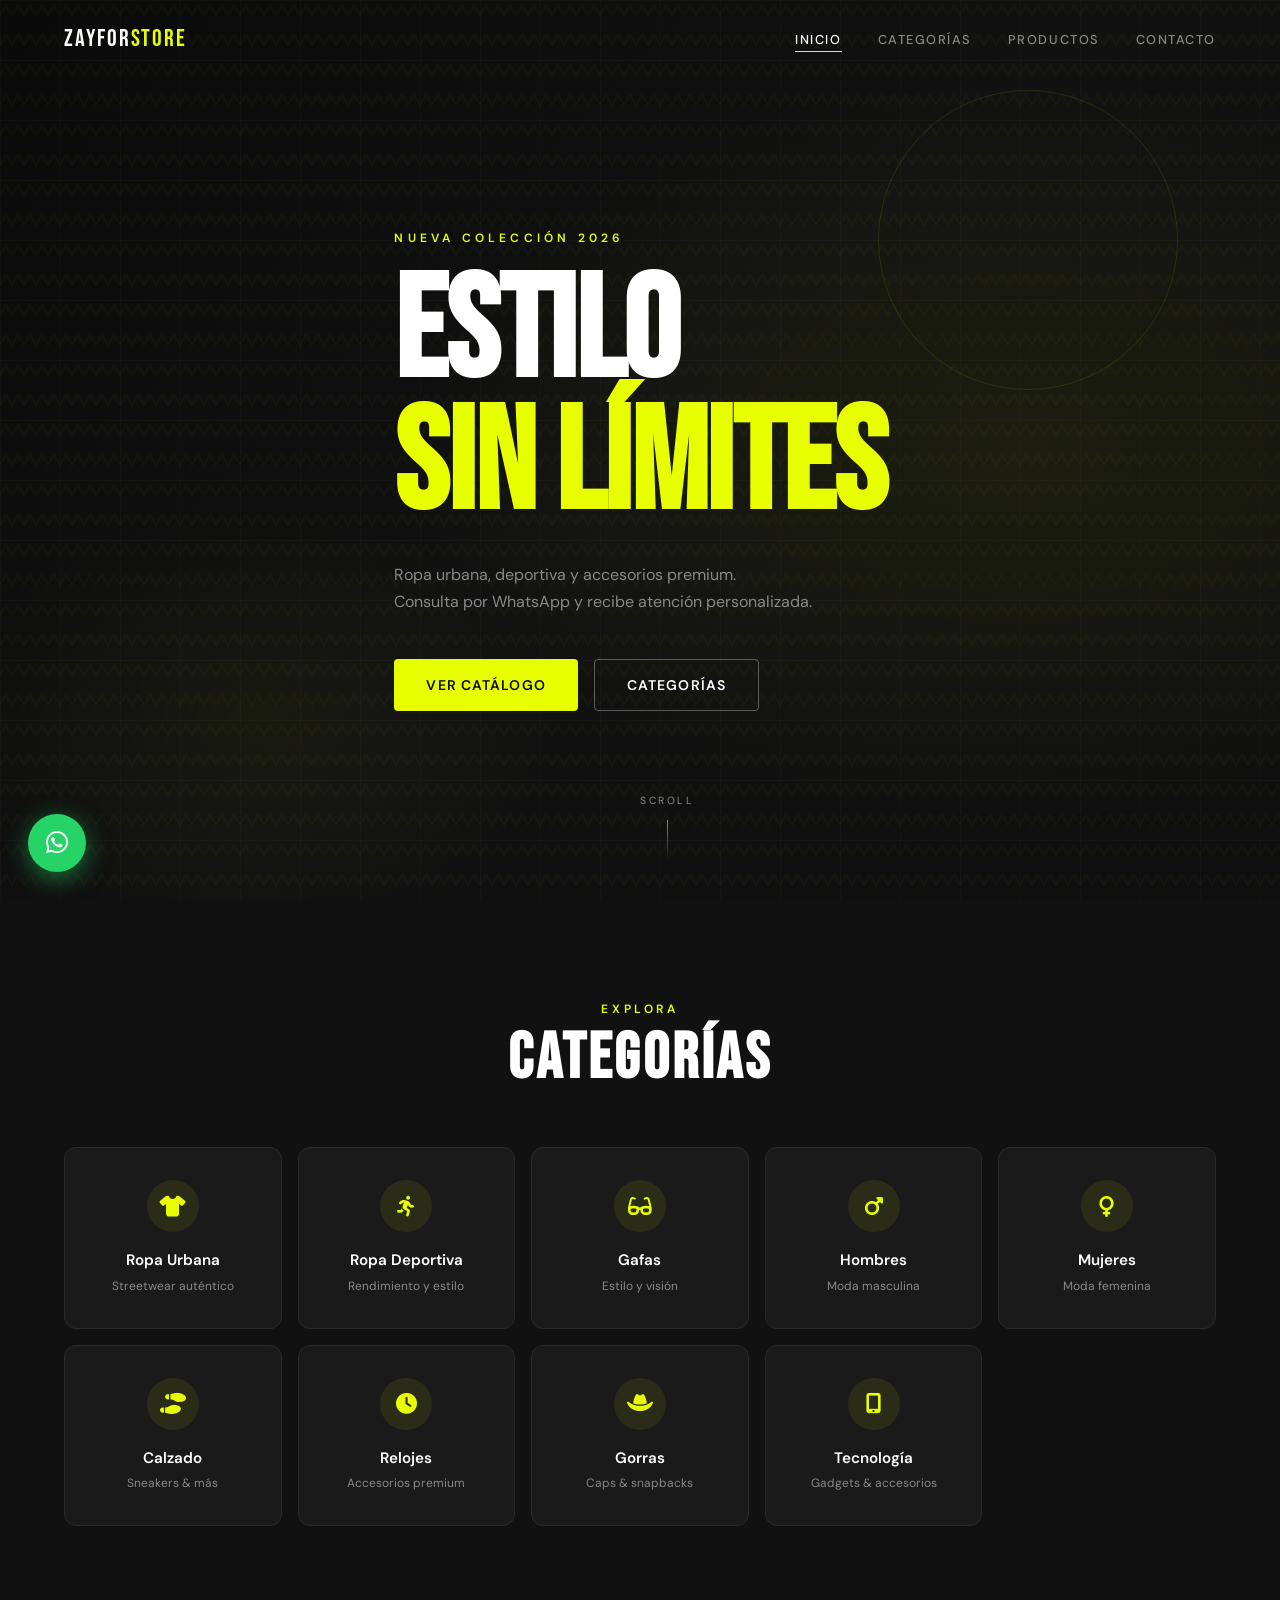
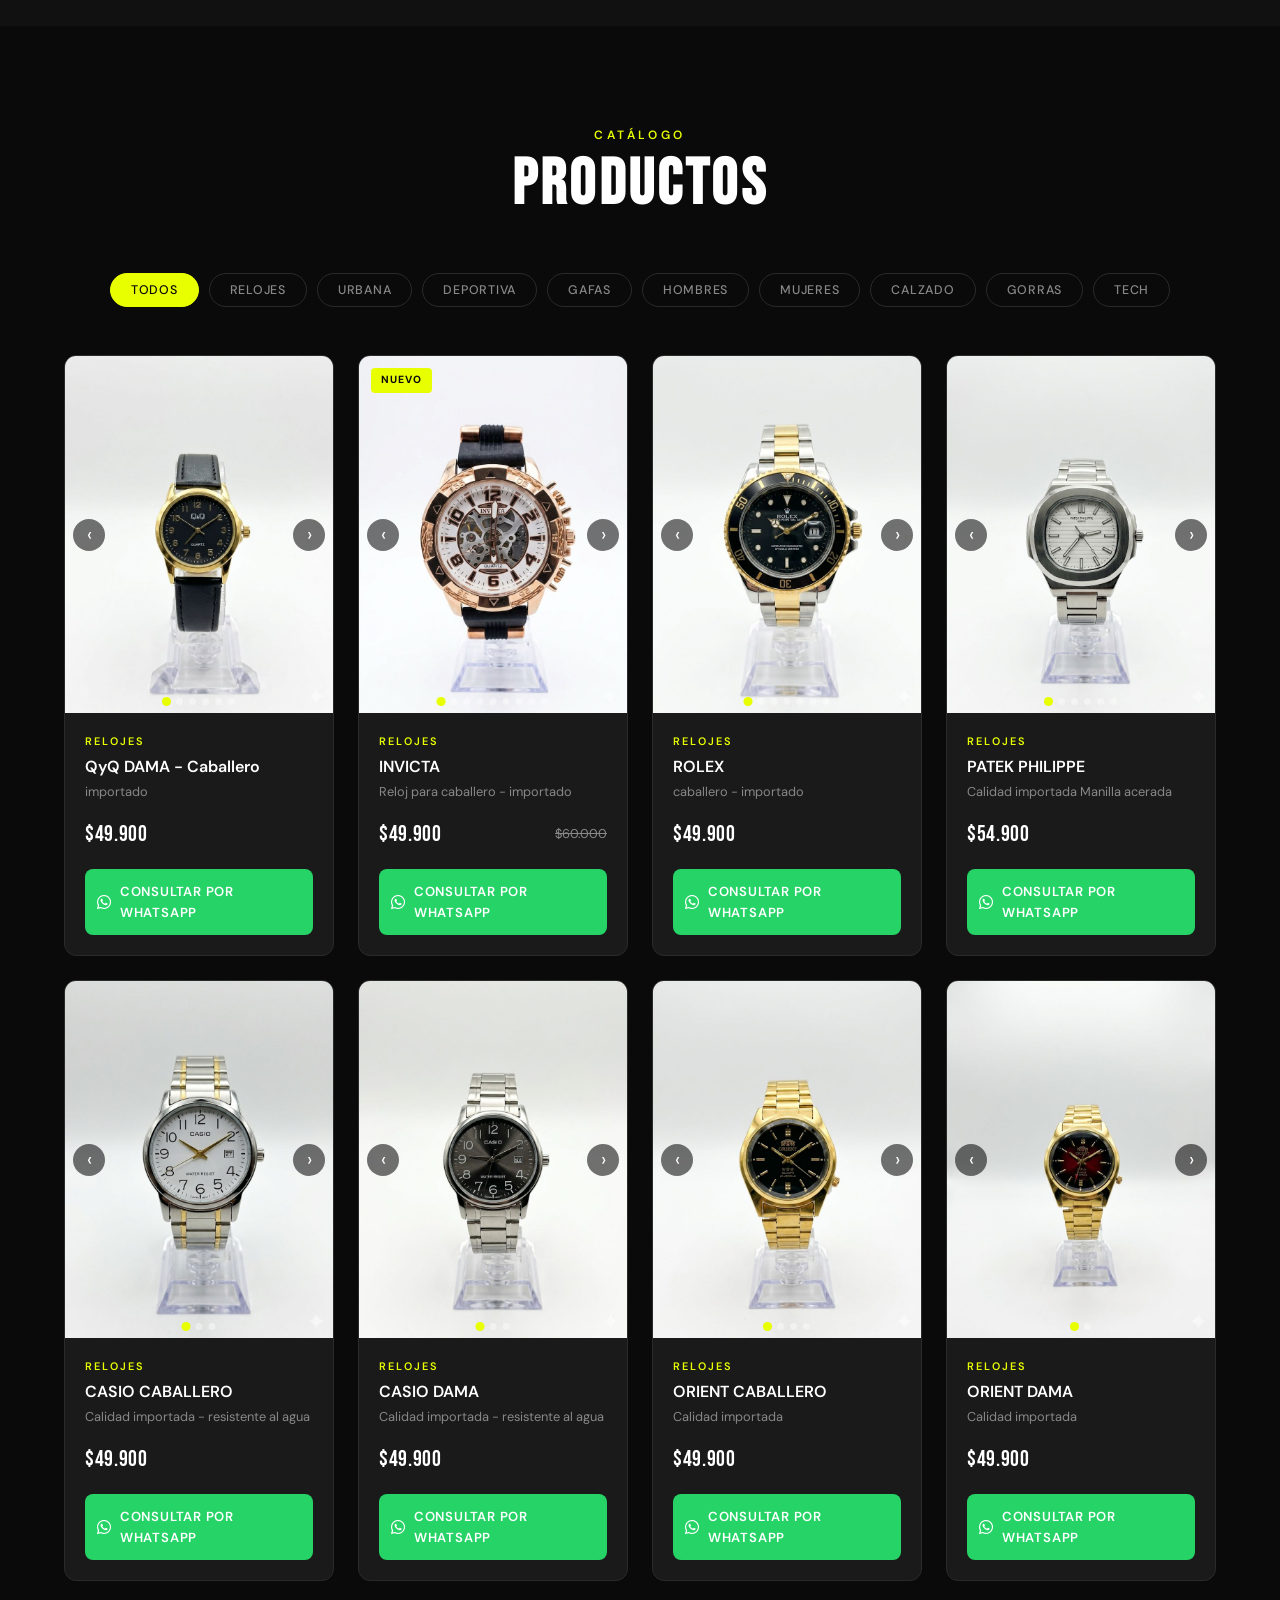
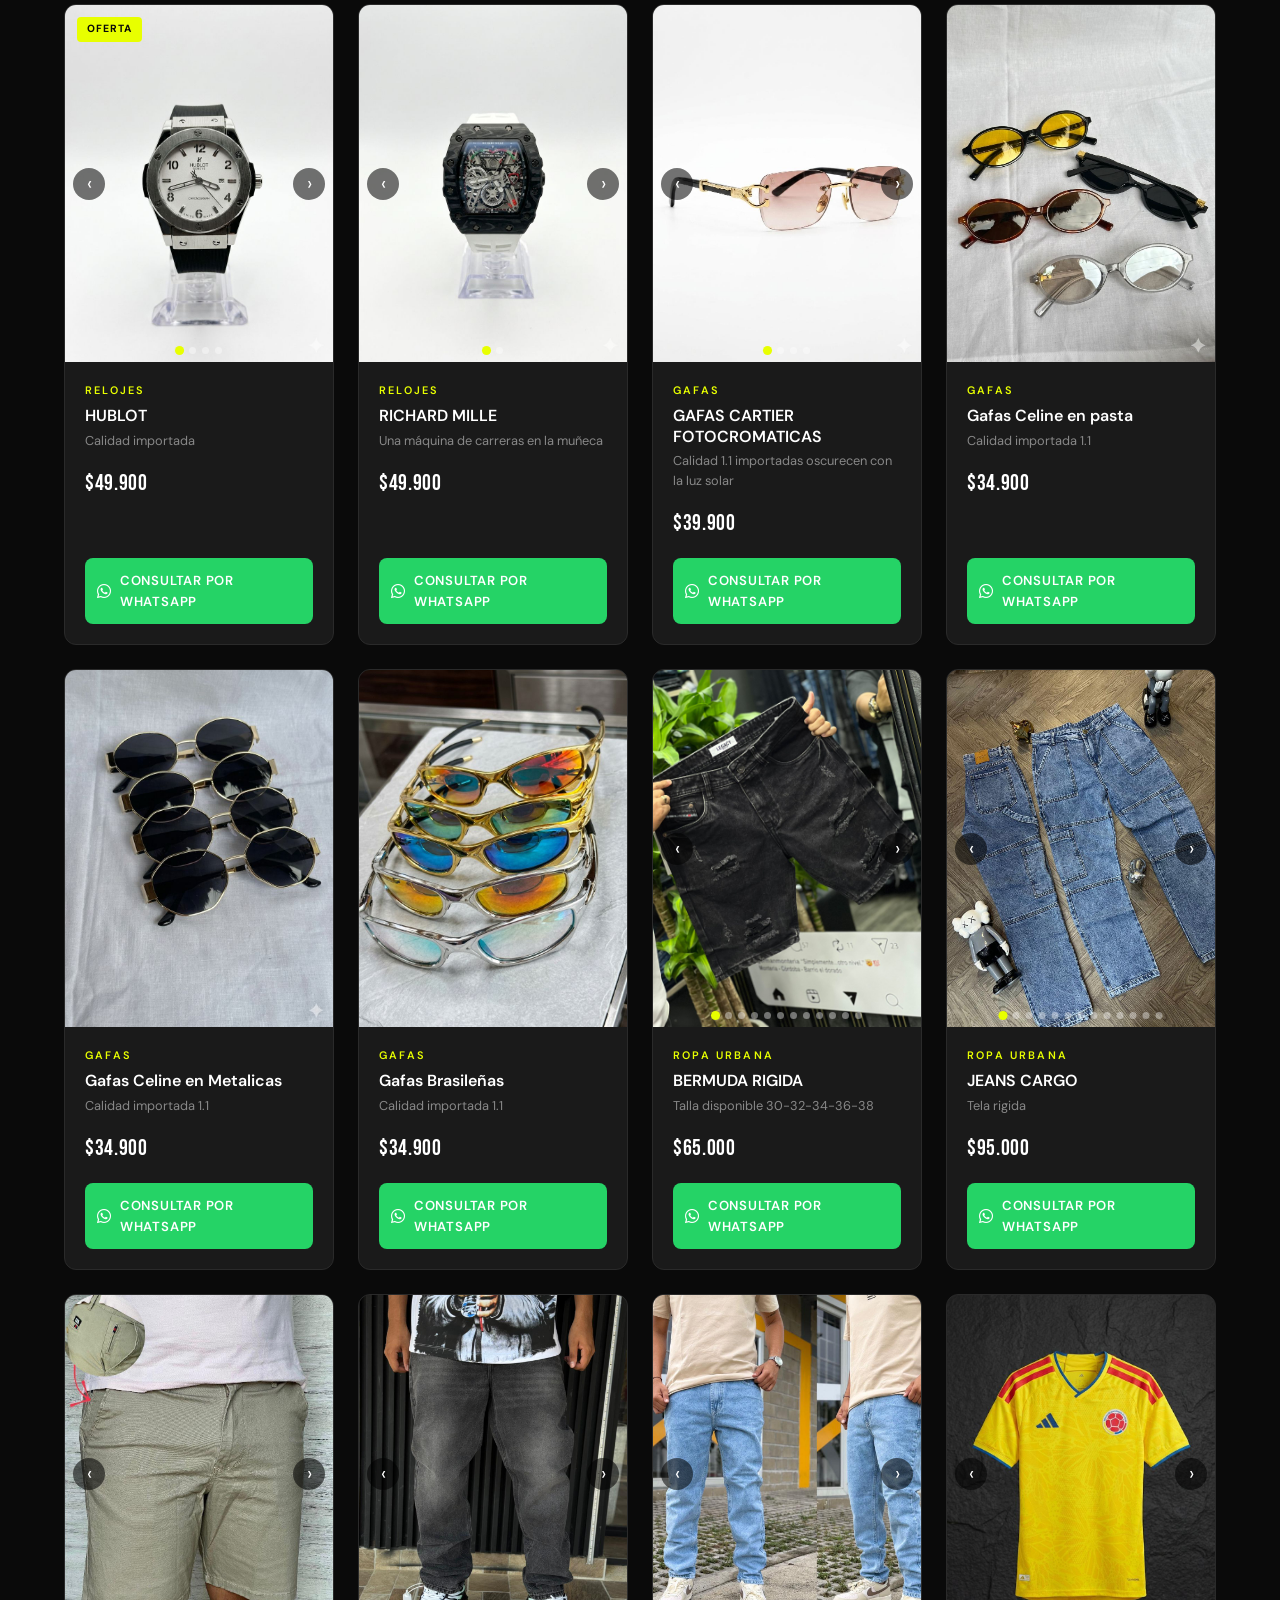
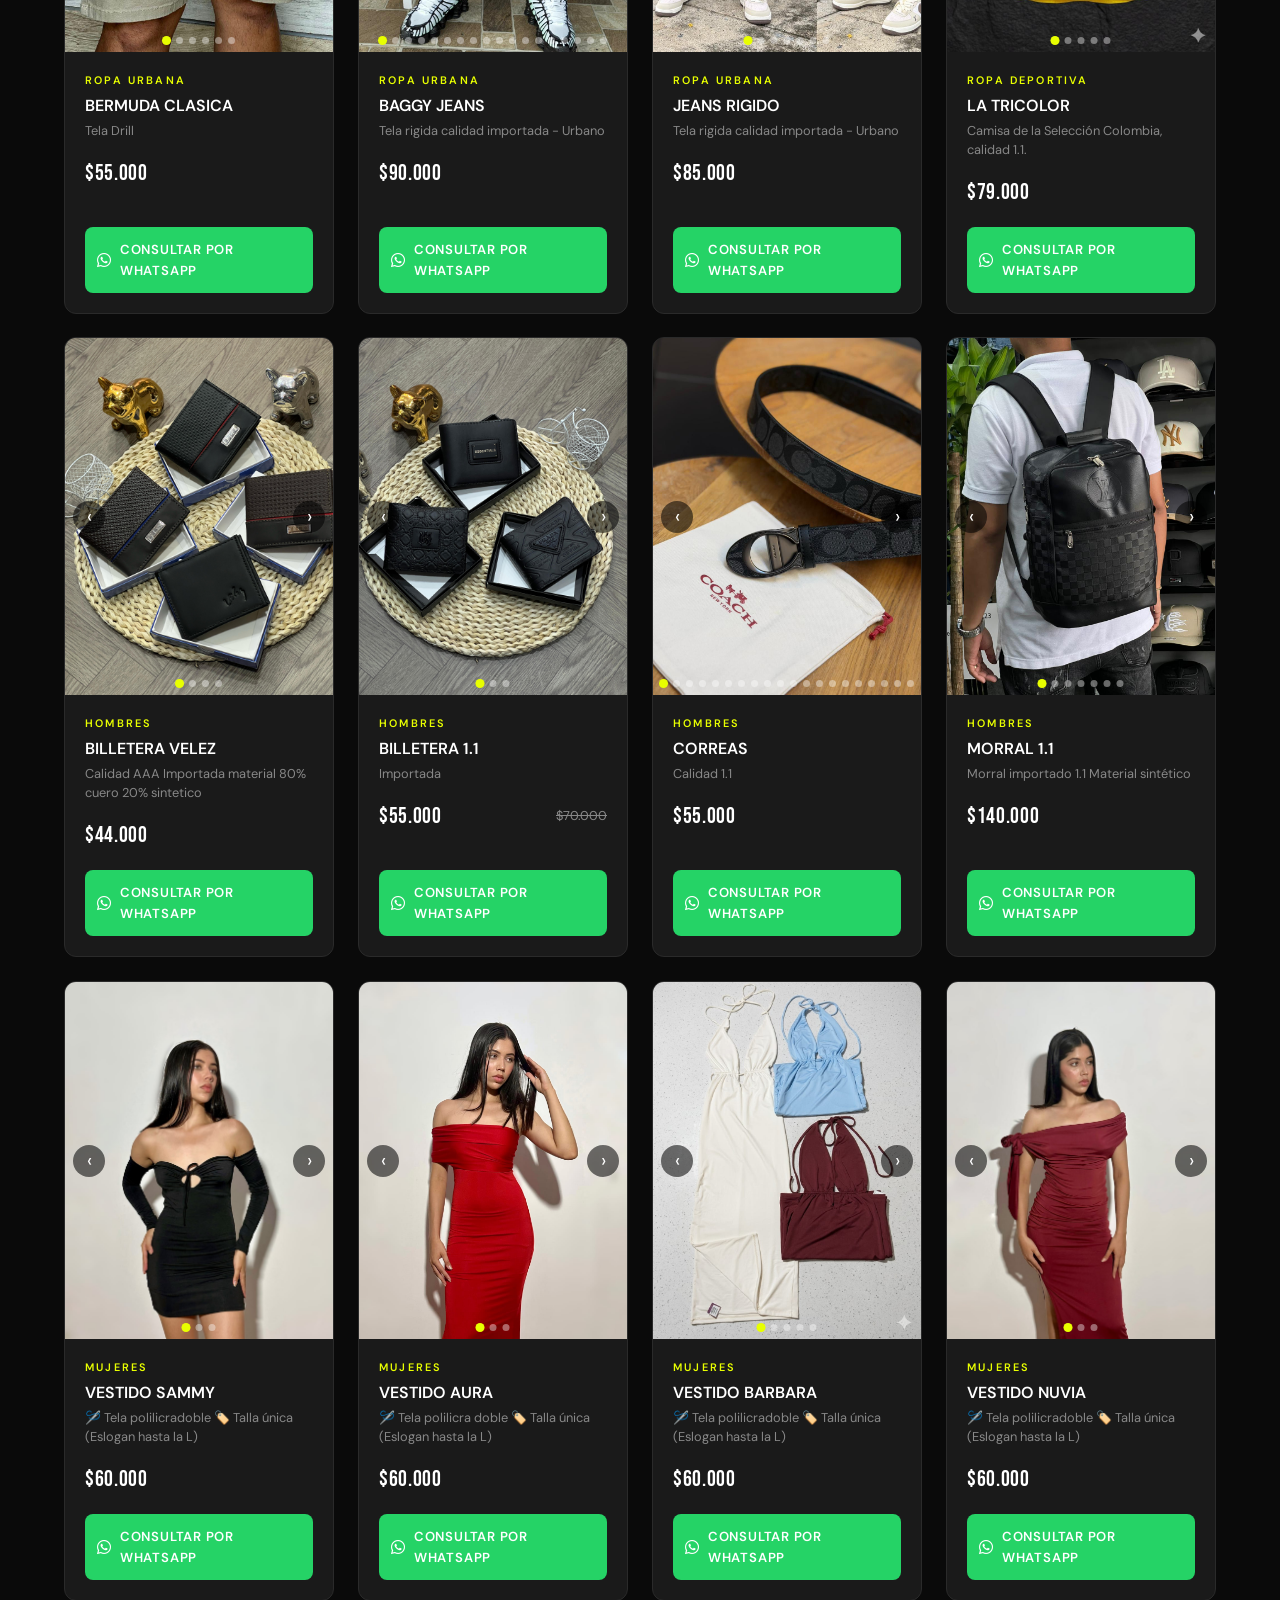
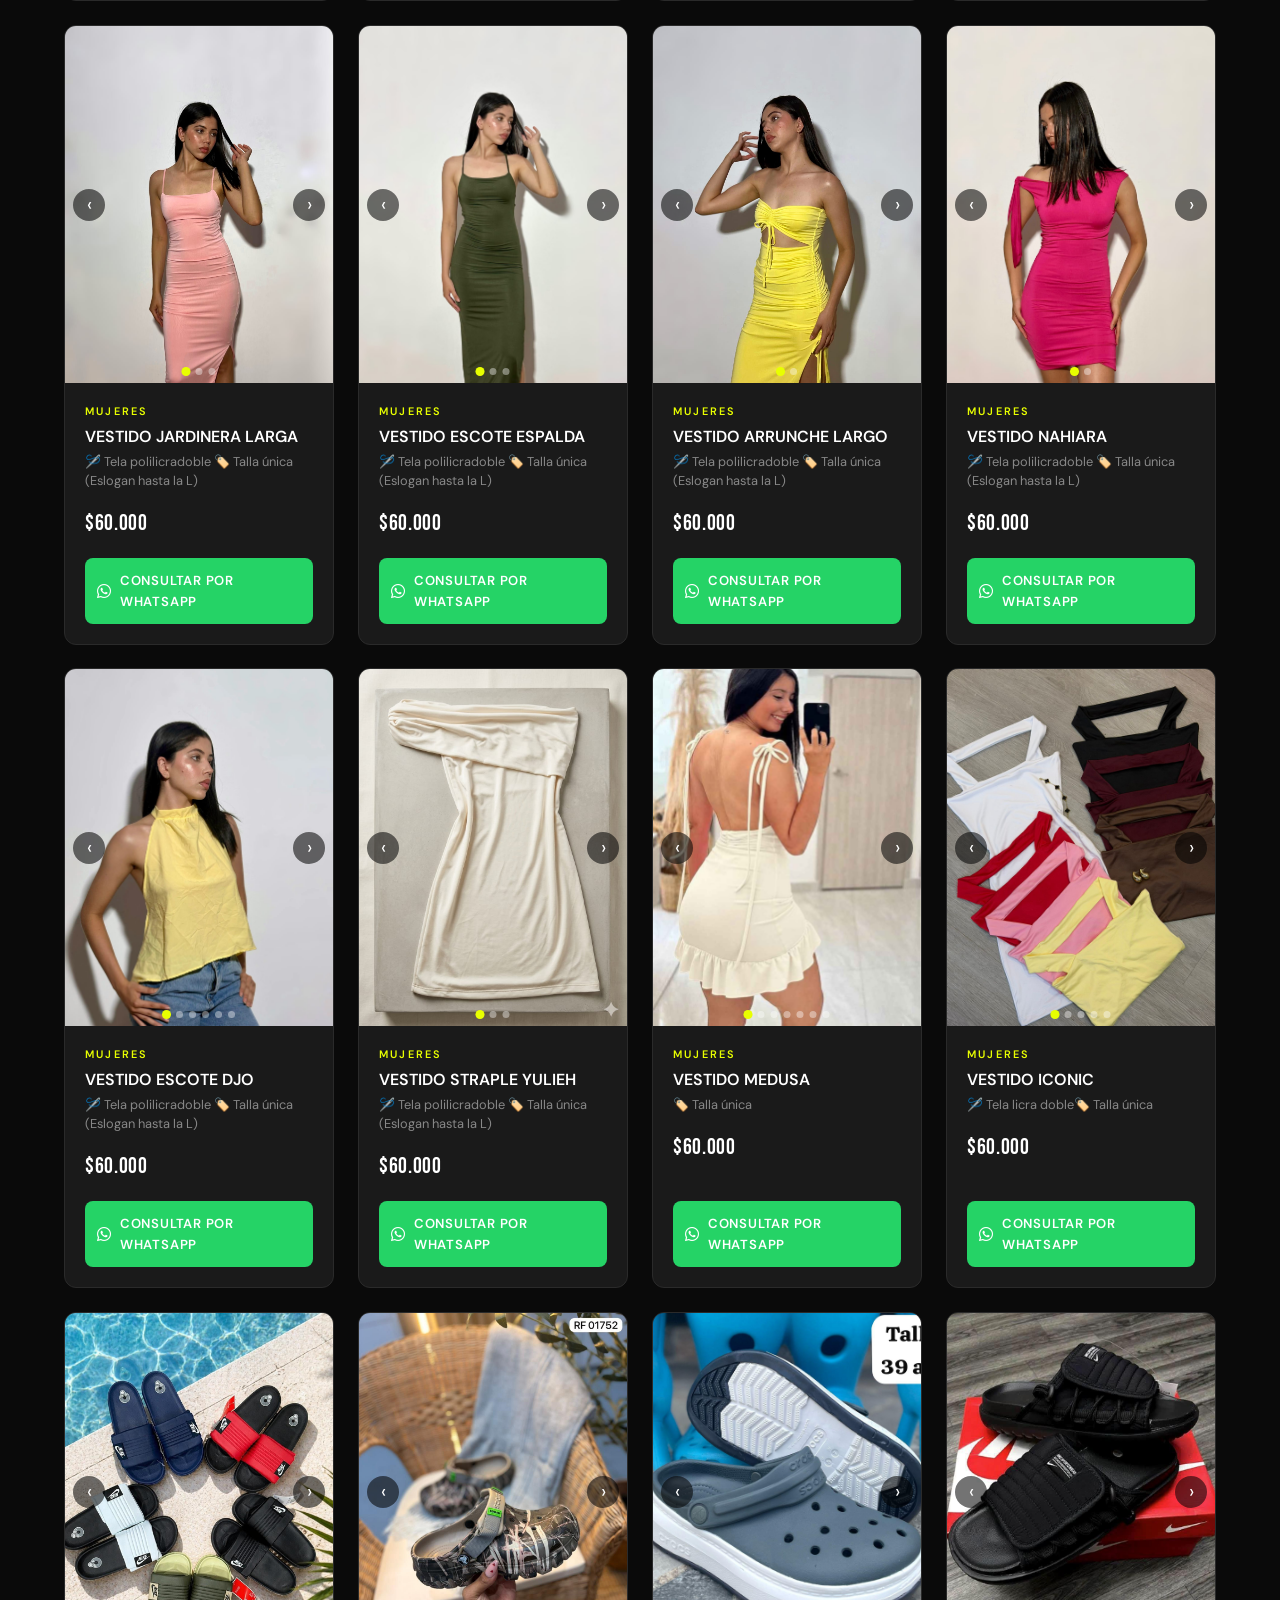
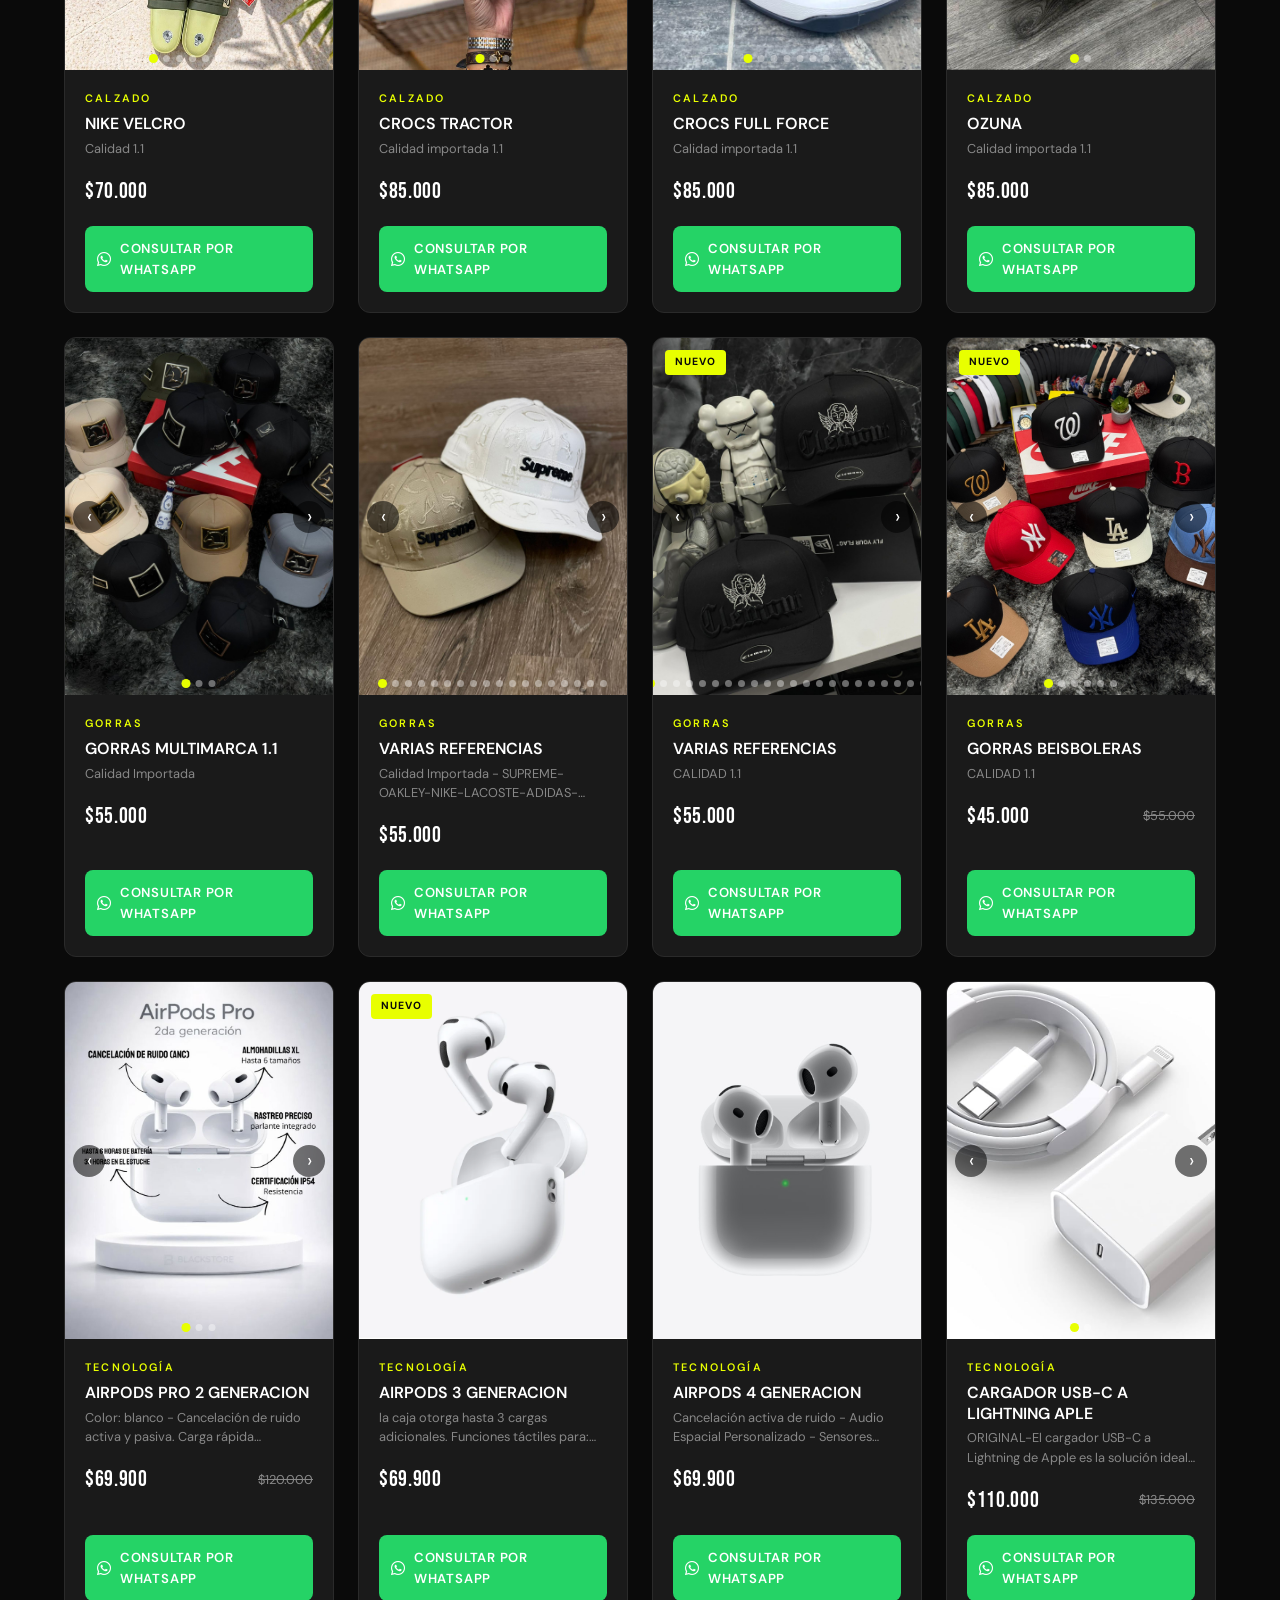
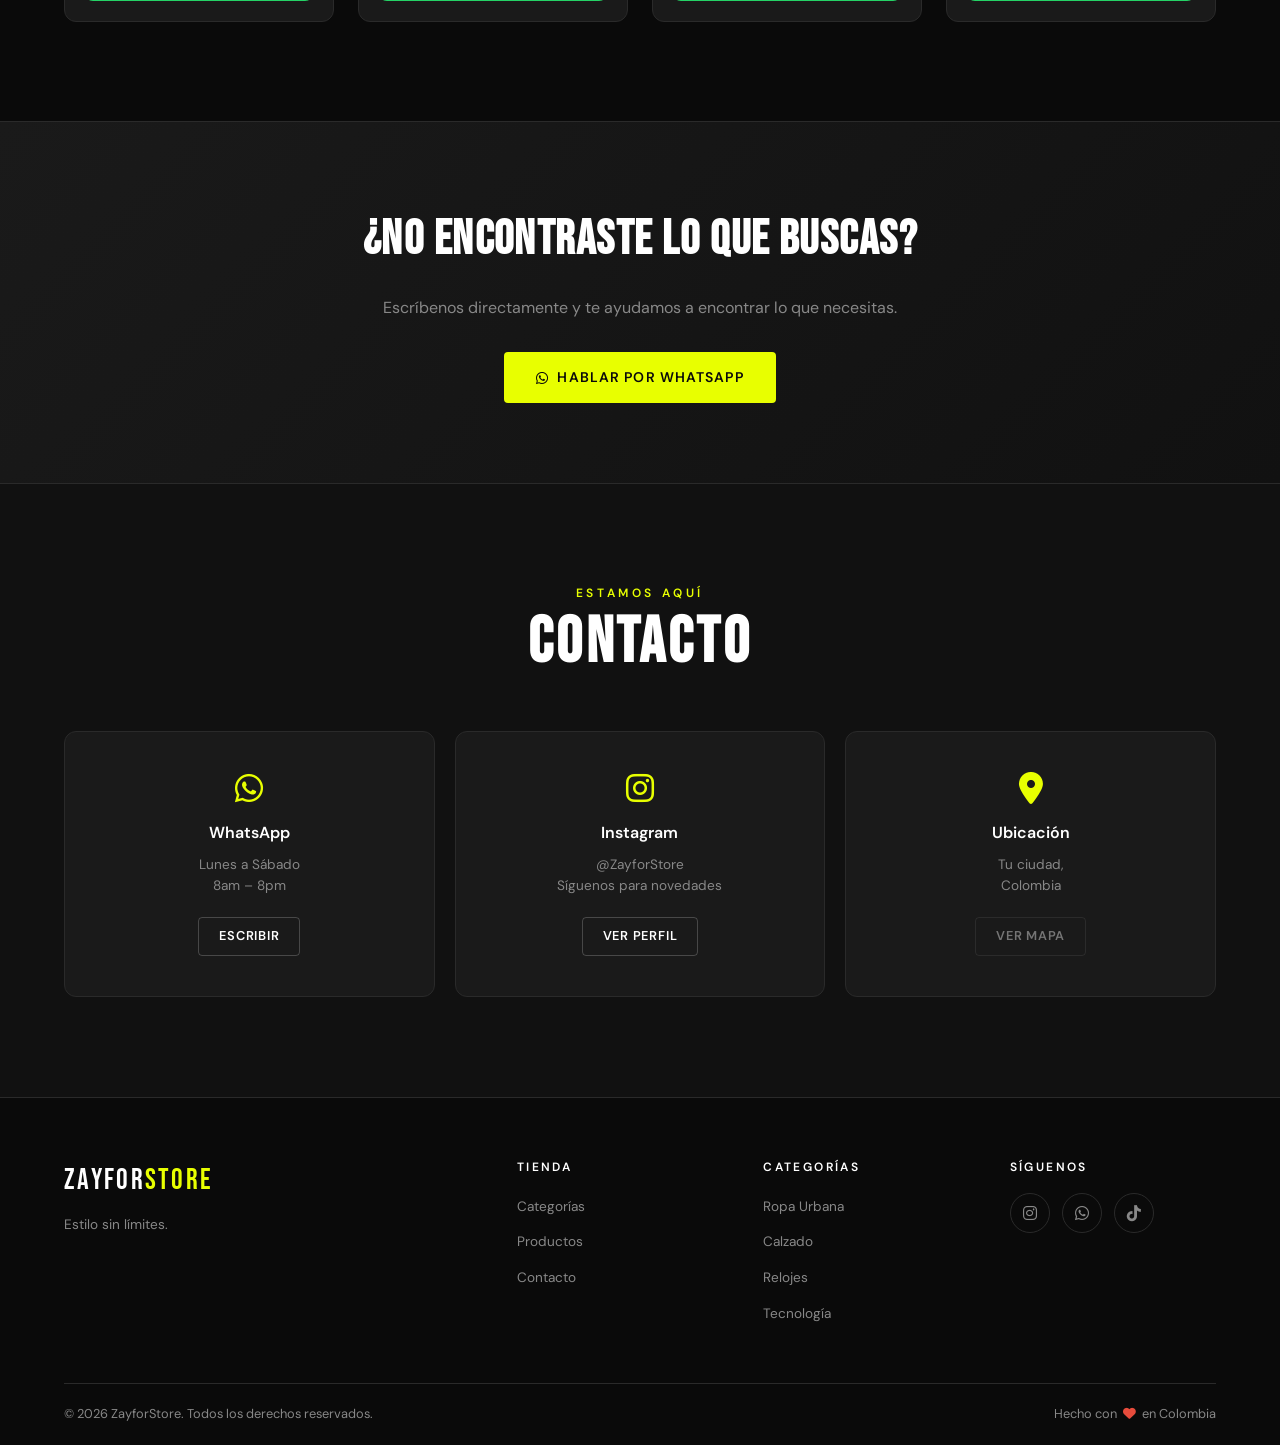
==== commit eb23fe7f: "Elimina contenido alusivo a Feria de la Ganadería" ====
--- a/index.html
+++ b/index.html
@@ -49,8 +49,6 @@
 
   <!-- ========== HERO / BANNER ========== -->
   <section class="hero" id="inicio">
-    <div class="banda-promo banda-tl">PRECIOS ESPECIALES</div>
-    <div class="banda-promo banda-br">FERIA DE LA GANADERÍA</div>
     <div class="hero-bg"></div>
     <div class="hero-bg-hat"></div>
     <div class="hero-content">
@@ -60,18 +58,6 @@
         <span>SIN LÍMITES</span>
       </h1>
       <p class="hero-subtitle">Ropa urbana, deportiva y accesorios premium.<br/>Consulta por WhatsApp y recibe atención personalizada.</p>
-      <div class="feria-badge">
-        <div class="feria-flag">
-          <span class="feria-flag-y"></span>
-          <span class="feria-flag-b"></span>
-          <span class="feria-flag-r"></span>
-        </div>
-        <div class="feria-badge-content">
-          <span class="feria-colab">🇨🇴 Colaboración especial</span>
-          <strong class="feria-title">Feria de la Ganadería 2026</strong>
-          <span class="feria-date">🐂 Precios especiales · 5 al 15 de junio · Montería, Córdoba</span>
-        </div>
-      </div>
       <div class="hero-buttons">
         <a href="#productos" class="btn btn-primary">Ver Catálogo</a>
         <a href="#categorias" class="btn btn-outline">Categorías</a>
@@ -273,6 +259,36 @@
     <i class="fab fa-whatsapp"></i>
   </a>
 
+  <!-- ========== MODAL LIGHTBOX ========== -->
+  <div class="modal-overlay" id="modalOverlay">
+    <div class="modal" id="modal">
+      <button class="modal-close" id="modalClose" aria-label="Cerrar">&times;</button>
+
+      <button class="modal-nav modal-prev" id="modalPrev" aria-label="Anterior">&#8249;</button>
+      <button class="modal-nav modal-next" id="modalNext" aria-label="Siguiente">&#8250;</button>
+
+      <div class="modal-body">
+        <div class="modal-image-wrap">
+          <img id="modalImage" src="" alt="" />
+        </div>
+        <div class="modal-info">
+          <p class="modal-category" id="modalCategory"></p>
+          <h3 class="modal-name" id="modalName"></h3>
+          <p class="modal-desc" id="modalDesc"></p>
+          <div class="modal-price-row">
+            <span class="modal-price" id="modalPrice"></span>
+            <span class="modal-price-before" id="modalPriceBefore"></span>
+          </div>
+          <a class="btn-whatsapp" id="modalWhatsApp" target="_blank" rel="noopener">
+            <i class="fab fa-whatsapp"></i> Consultar por WhatsApp
+          </a>
+        </div>
+      </div>
+
+      <div class="modal-dots" id="modalDots"></div>
+    </div>
+  </div>
+
   <!-- JavaScript -->
   <script src="js/productos.js"></script>
   <script src="js/main.js"></script>
--- a/css/style.css
+++ b/css/style.css
@@ -348,131 +348,6 @@
   pointer-events: none;
 }
 
-/* ── Bandas promocionales animadas ── */
-.banda-promo {
-  position: fixed;
-  z-index: 900;
-  padding: 10px 50px;
-  font-family: var(--font-body);
-  font-weight: 700;
-  font-size: 0.8rem;
-  letter-spacing: 0.18em;
-  text-transform: uppercase;
-  white-space: nowrap;
-  color: var(--negro);
-  background: linear-gradient(135deg, var(--acento) 0%, #d4e600 100%);
-  box-shadow: 0 4px 24px rgba(232,255,0,0.25);
-  pointer-events: none;
-}
-
-.banda-tl {
-  top: 85px;
-  left: -5px;
-  transform: rotate(-35deg);
-  animation: bandaEntraTL 0.9s 0.3s cubic-bezier(0.34, 1.56, 0.64, 1) both;
-}
-
-.banda-br {
-  bottom: 85px;
-  right: -5px;
-  transform: rotate(35deg);
-  animation: bandaEntraBR 0.9s 0.5s cubic-bezier(0.34, 1.56, 0.64, 1) both;
-}
-
-@keyframes bandaEntraTL {
-  from {
-    transform: rotate(-35deg) translate(-200%, -200%);
-    opacity: 0;
-  }
-  to {
-    transform: rotate(-35deg) translate(0, 0);
-    opacity: 1;
-  }
-}
-
-@keyframes bandaEntraBR {
-  from {
-    transform: rotate(35deg) translate(200%, 200%);
-    opacity: 0;
-  }
-  to {
-    transform: rotate(35deg) translate(0, 0);
-    opacity: 1;
-  }
-}
-
-/* ── Badge Feria de la Ganadería ── */
-.feria-badge {
-  display: inline-flex;
-  align-items: stretch;
-  gap: 0;
-  margin-bottom: 36px;
-  border: 1px solid rgba(232,255,0,0.15);
-  border-radius: 10px;
-  overflow: hidden;
-  background: linear-gradient(135deg, rgba(255,255,255,0.04) 0%, rgba(232,255,0,0.03) 100%);
-  animation: fadeUp 0.8s 0.35s ease both;
-  max-width: 100%;
-  box-shadow: 0 0 20px rgba(232,255,0,0.06);
-  transition: box-shadow 0.3s ease, transform 0.3s ease;
-}
-
-.feria-badge:hover {
-  box-shadow: 0 0 30px rgba(232,255,0,0.15);
-  transform: translateY(-2px);
-}
-
-.feria-flag {
-  display: flex;
-  flex-direction: column;
-  width: 10px;
-  flex-shrink: 0;
-}
-
-.feria-flag-y {
-  flex: 1;
-  background: #fcd116;
-}
-
-.feria-flag-b {
-  flex: 1;
-  background: #003893;
-}
-
-.feria-flag-r {
-  flex: 1;
-  background: #ce1126;
-}
-
-.feria-badge-content {
-  padding: 8px 24px;
-}
-
-.feria-colab {
-  display: block;
-  font-size: 0.65rem;
-  font-weight: 600;
-  letter-spacing: 0.15em;
-  text-transform: uppercase;
-  color: var(--acento);
-  margin-bottom: 2px;
-}
-
-.feria-title {
-  display: block;
-  font-size: 0.95rem;
-  font-weight: 700;
-  color: var(--blanco);
-  line-height: 1.3;
-  margin-bottom: 2px;
-}
-
-.feria-date {
-  display: block;
-  font-size: 0.72rem;
-  color: var(--gris-texto);
-}
-
 /* ============================================
    CATEGORÍAS
    ============================================ */
@@ -611,6 +486,7 @@
   aspect-ratio: 3 / 4;
   overflow: hidden;
   background: var(--gris-medio);
+  cursor: pointer;
 }
 .producto-img-wrap img {
   transition: transform 0.5s ease;
@@ -949,12 +825,6 @@
   .hero { padding: 100px 0 60px; }
   .hero-buttons { flex-direction: column; align-items: flex-start; }
   .hero-scroll { display: none; }
-  .banda-promo { display: none; }
-  .feria-badge { flex-direction: column; }
-  .feria-flag { flex-direction: row; width: 100%; height: 5px; }
-  .feria-badge-content { padding: 8px 14px; }
-  .feria-title { font-size: 0.85rem; }
-
   /* Categorías */
   .categorias-grid {
     grid-template-columns: repeat(2, 1fr);
@@ -1055,6 +925,207 @@
   transition: background 0.2s, transform 0.2s;
 }
 .dot.active {
-  background: #e8ff00;
+  background: var(--acento);
   transform: scale(1.3);
+}
+
+/* ============================================
+   MODAL / LIGHTBOX
+   ============================================ */
+.modal-overlay {
+  position: fixed;
+  inset: 0;
+  background: rgba(0,0,0,0.92);
+  backdrop-filter: blur(8px);
+  -webkit-backdrop-filter: blur(8px);
+  z-index: 2000;
+  display: flex;
+  align-items: center;
+  justify-content: center;
+  opacity: 0;
+  pointer-events: none;
+  transition: opacity 0.3s ease;
+  padding: 20px;
+}
+.modal-overlay.active {
+  opacity: 1;
+  pointer-events: all;
+}
+.modal {
+  background: var(--gris-oscuro);
+  border: 1px solid var(--gris-borde);
+  border-radius: var(--radio);
+  max-width: 900px;
+  width: 100%;
+  max-height: 90vh;
+  overflow-y: auto;
+  position: relative;
+  transform: scale(0.92);
+  transition: transform 0.35s cubic-bezier(0.34, 1.56, 0.64, 1);
+}
+.modal-overlay.active .modal {
+  transform: scale(1);
+}
+.modal-close {
+  position: absolute;
+  top: 12px;
+  right: 16px;
+  font-size: 2rem;
+  color: var(--blanco);
+  z-index: 10;
+  width: 44px;
+  height: 44px;
+  display: flex;
+  align-items: center;
+  justify-content: center;
+  border-radius: 50%;
+  transition: var(--transicion);
+  background: rgba(0,0,0,0.5);
+}
+.modal-close:hover {
+  background: var(--acento);
+  color: var(--negro);
+}
+.modal-body {
+  display: flex;
+  gap: 0;
+}
+.modal-image-wrap {
+  flex: 1;
+  min-width: 0;
+  display: flex;
+  align-items: center;
+  justify-content: center;
+  background: var(--negro);
+  position: relative;
+  min-height: 300px;
+  cursor: pointer;
+}
+.modal-image-wrap img {
+  width: 100%;
+  height: auto;
+  max-height: 70vh;
+  object-fit: contain;
+  display: block;
+}
+.modal-nav {
+  position: absolute;
+  top: 50%;
+  transform: translateY(-50%);
+  width: 44px;
+  height: 44px;
+  border-radius: 50%;
+  background: rgba(0,0,0,0.6);
+  color: var(--blanco);
+  font-size: 1.8rem;
+  border: none;
+  cursor: pointer;
+  z-index: 5;
+  display: flex;
+  align-items: center;
+  justify-content: center;
+  transition: var(--transicion);
+}
+.modal-nav:hover {
+  background: var(--acento);
+  color: var(--negro);
+}
+.modal-prev { left: 12px; }
+.modal-next { right: 12px; }
+.modal-info {
+  width: 280px;
+  flex-shrink: 0;
+  padding: 32px 24px;
+  display: flex;
+  flex-direction: column;
+  justify-content: center;
+}
+.modal-category {
+  font-size: 0.7rem;
+  font-weight: 600;
+  letter-spacing: 0.2em;
+  text-transform: uppercase;
+  color: var(--acento);
+  margin-bottom: 8px;
+}
+.modal-name {
+  font-family: var(--font-display);
+  font-size: 1.8rem;
+  letter-spacing: 0.03em;
+  color: var(--blanco);
+  line-height: 1.1;
+  margin-bottom: 8px;
+}
+.modal-desc {
+  font-size: 0.85rem;
+  color: var(--gris-texto);
+  margin-bottom: 16px;
+  line-height: 1.6;
+}
+.modal-price-row {
+  display: flex;
+  align-items: center;
+  gap: 12px;
+  margin-bottom: 20px;
+}
+.modal-price {
+  font-family: var(--font-display);
+  font-size: 1.6rem;
+  letter-spacing: 0.03em;
+  color: var(--blanco);
+}
+.modal-price-before {
+  font-size: 1rem;
+  color: var(--gris-texto);
+  text-decoration: line-through;
+}
+/* Dots del modal */
+#modalDots {
+  display: flex;
+  justify-content: center;
+  gap: 8px;
+  padding: 16px;
+  border-top: 1px solid var(--gris-borde);
+}
+#modalDots .dot {
+  width: 10px;
+  height: 10px;
+  background: rgba(255,255,255,0.25);
+  cursor: pointer;
+  transition: background 0.2s, transform 0.2s;
+}
+#modalDots .dot.active {
+  background: var(--acento);
+  transform: scale(1.3);
+}
+
+@media (max-width: 768px) {
+  .modal-body {
+    flex-direction: column;
+  }
+  .modal-info {
+    width: 100%;
+    padding: 20px;
+  }
+  .modal-image-wrap {
+    min-height: 200px;
+  }
+  .modal-image-wrap img {
+    max-height: 50vh;
+  }
+  .modal-name {
+    font-size: 1.4rem;
+  }
+  .modal-nav {
+    width: 36px;
+    height: 36px;
+    font-size: 1.4rem;
+  }
+  .modal-close {
+    top: 8px;
+    right: 8px;
+    width: 36px;
+    height: 36px;
+    font-size: 1.5rem;
+  }
 }
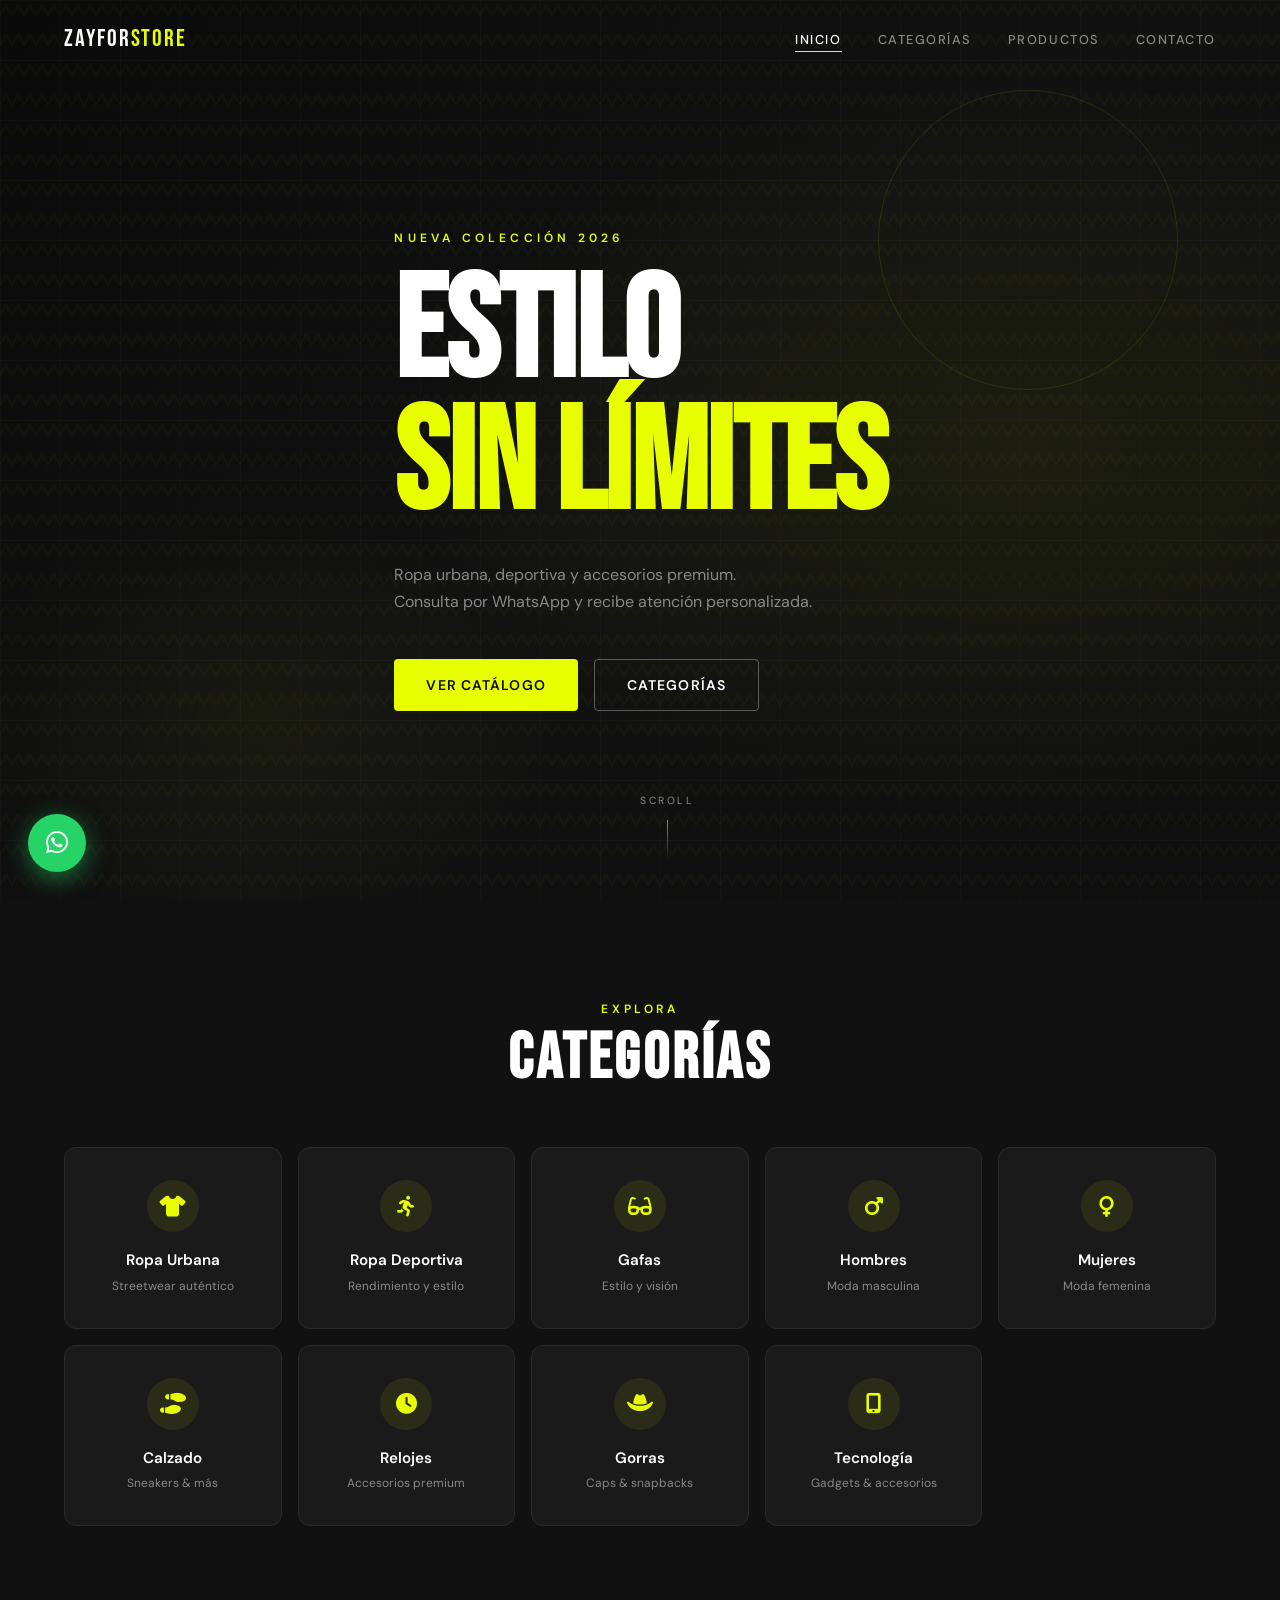
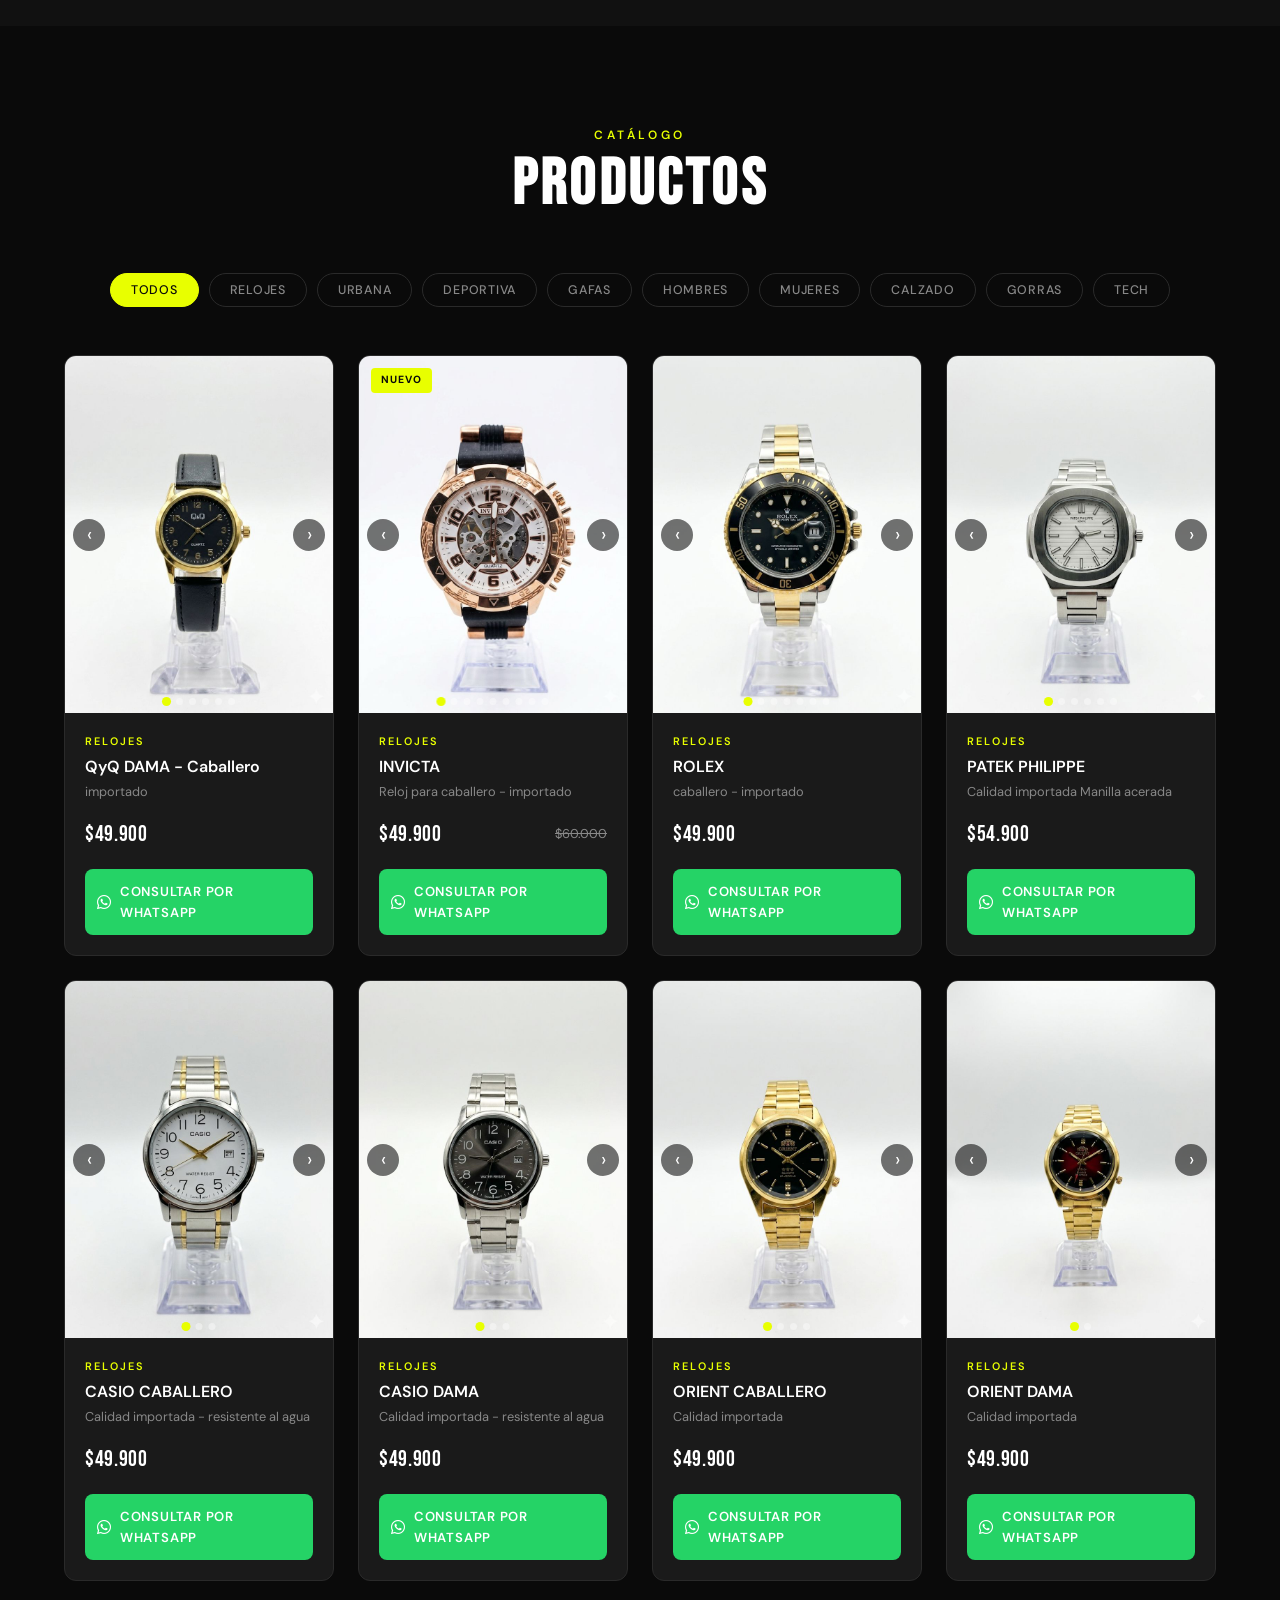
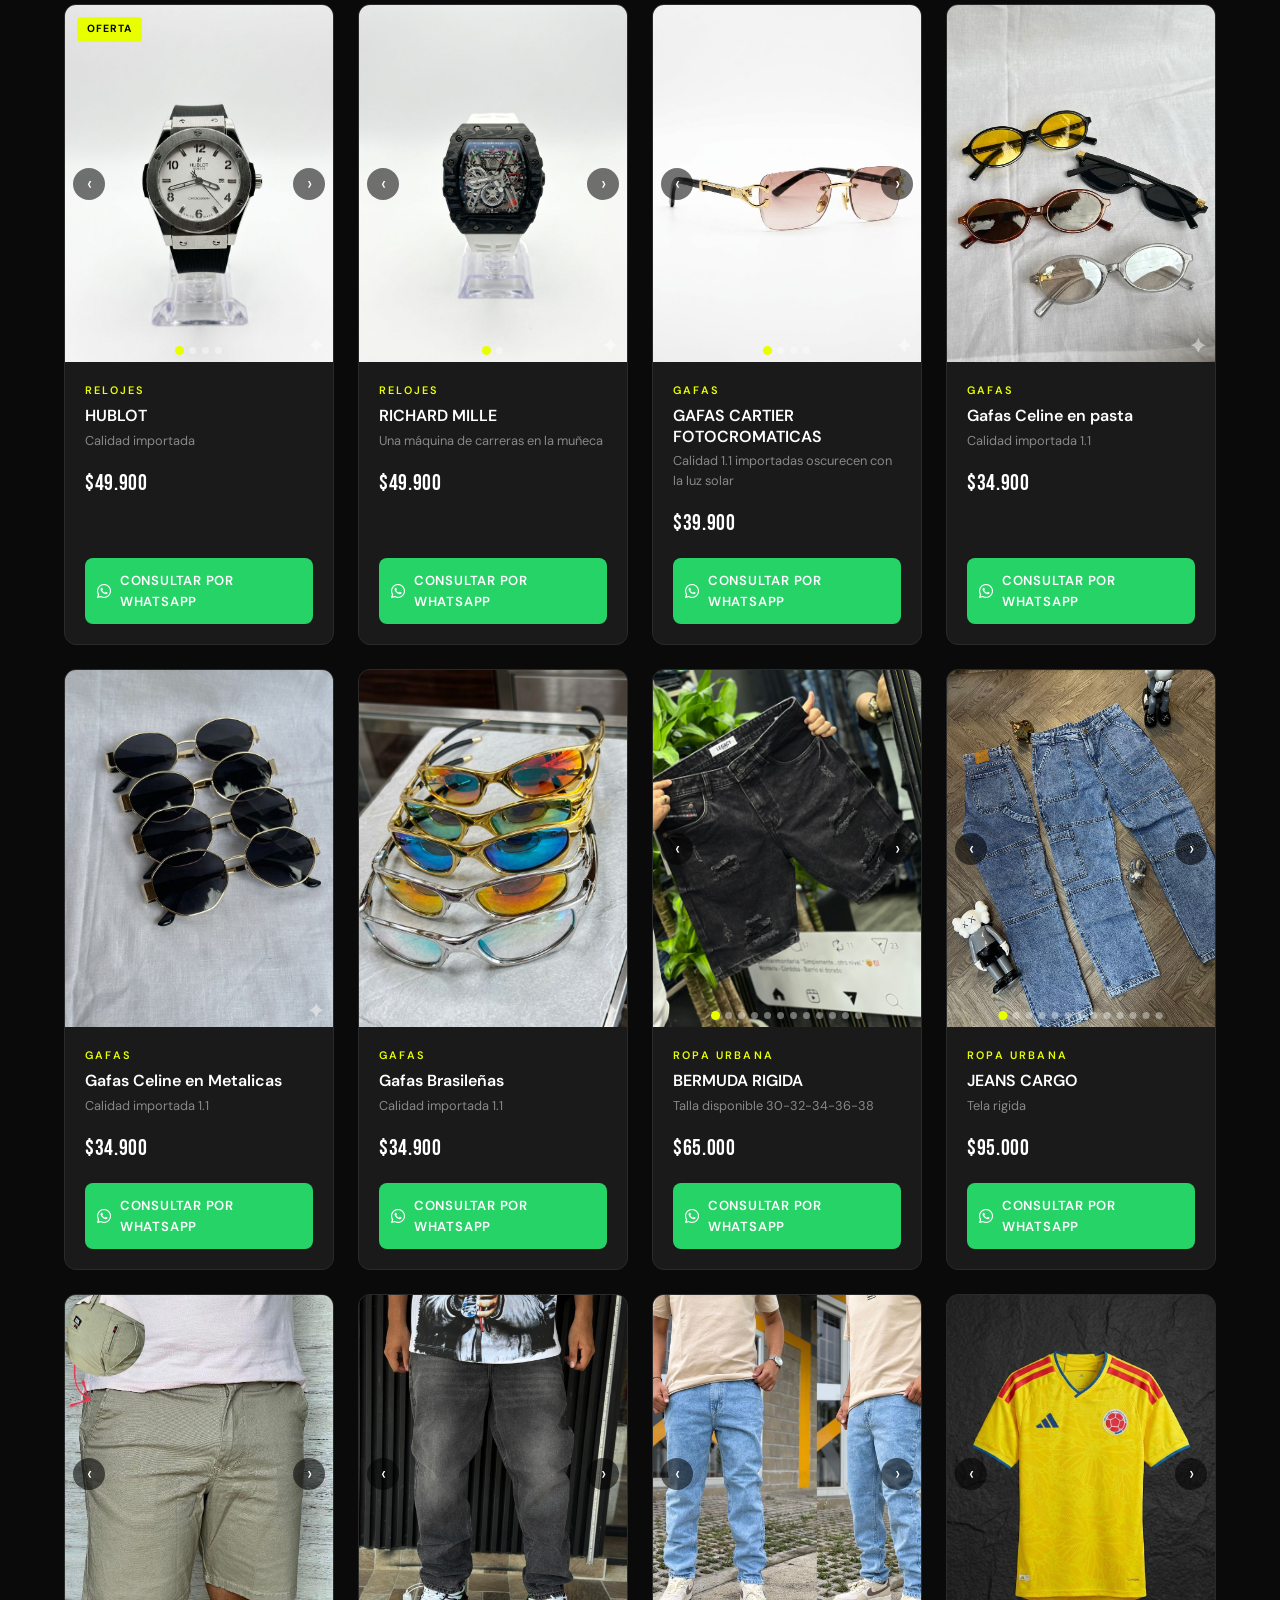
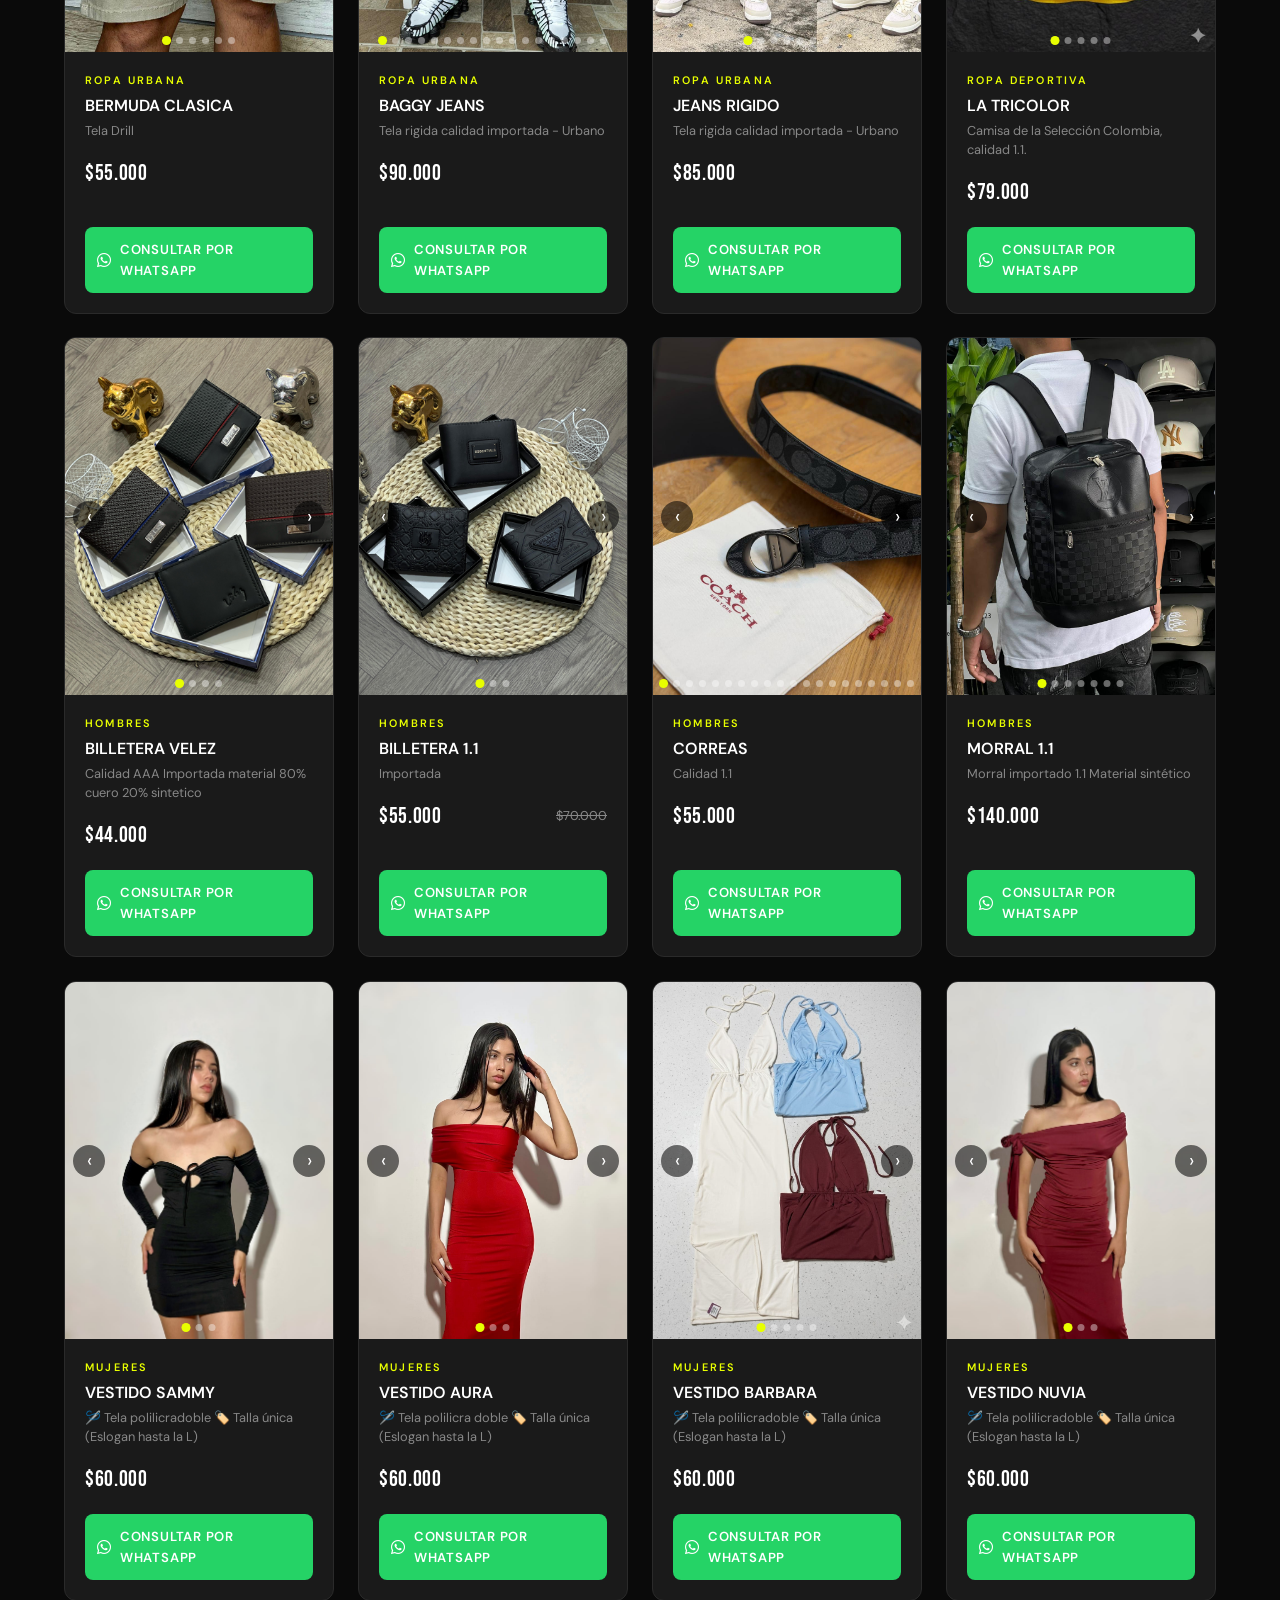
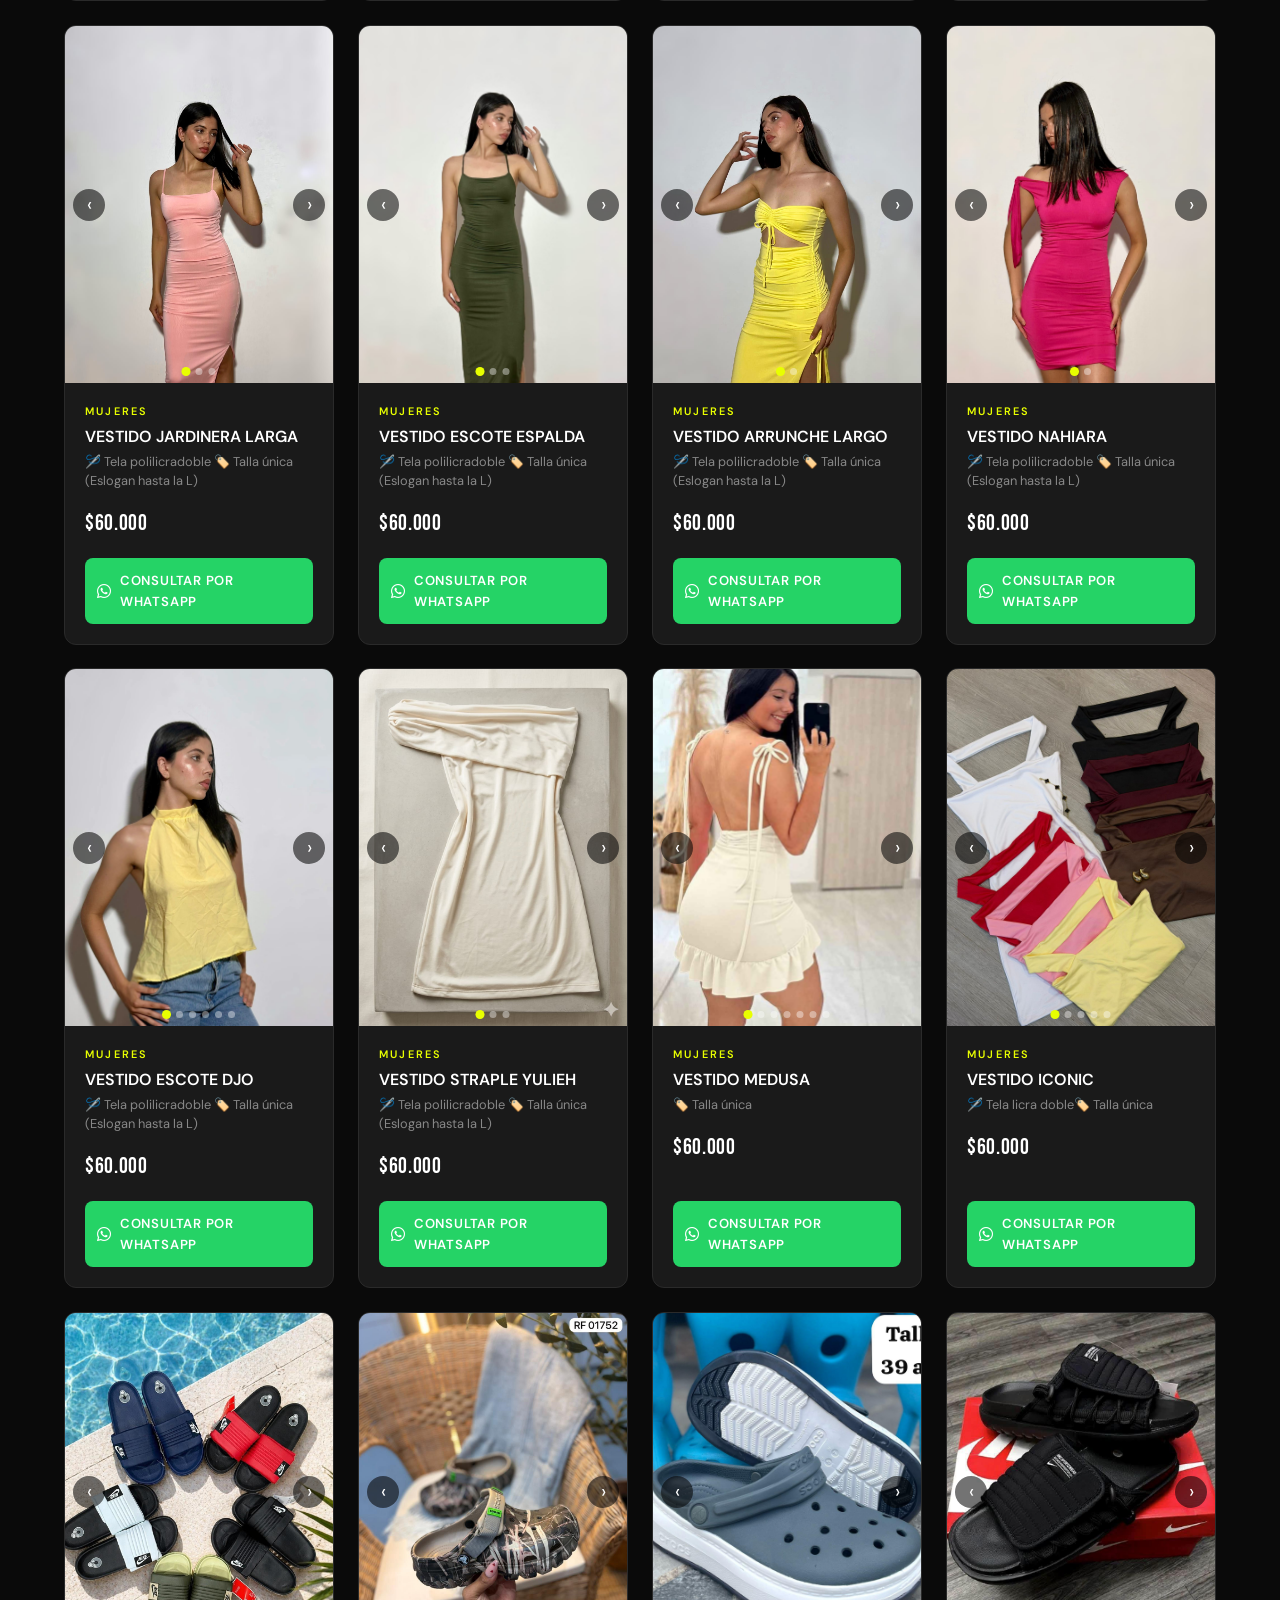
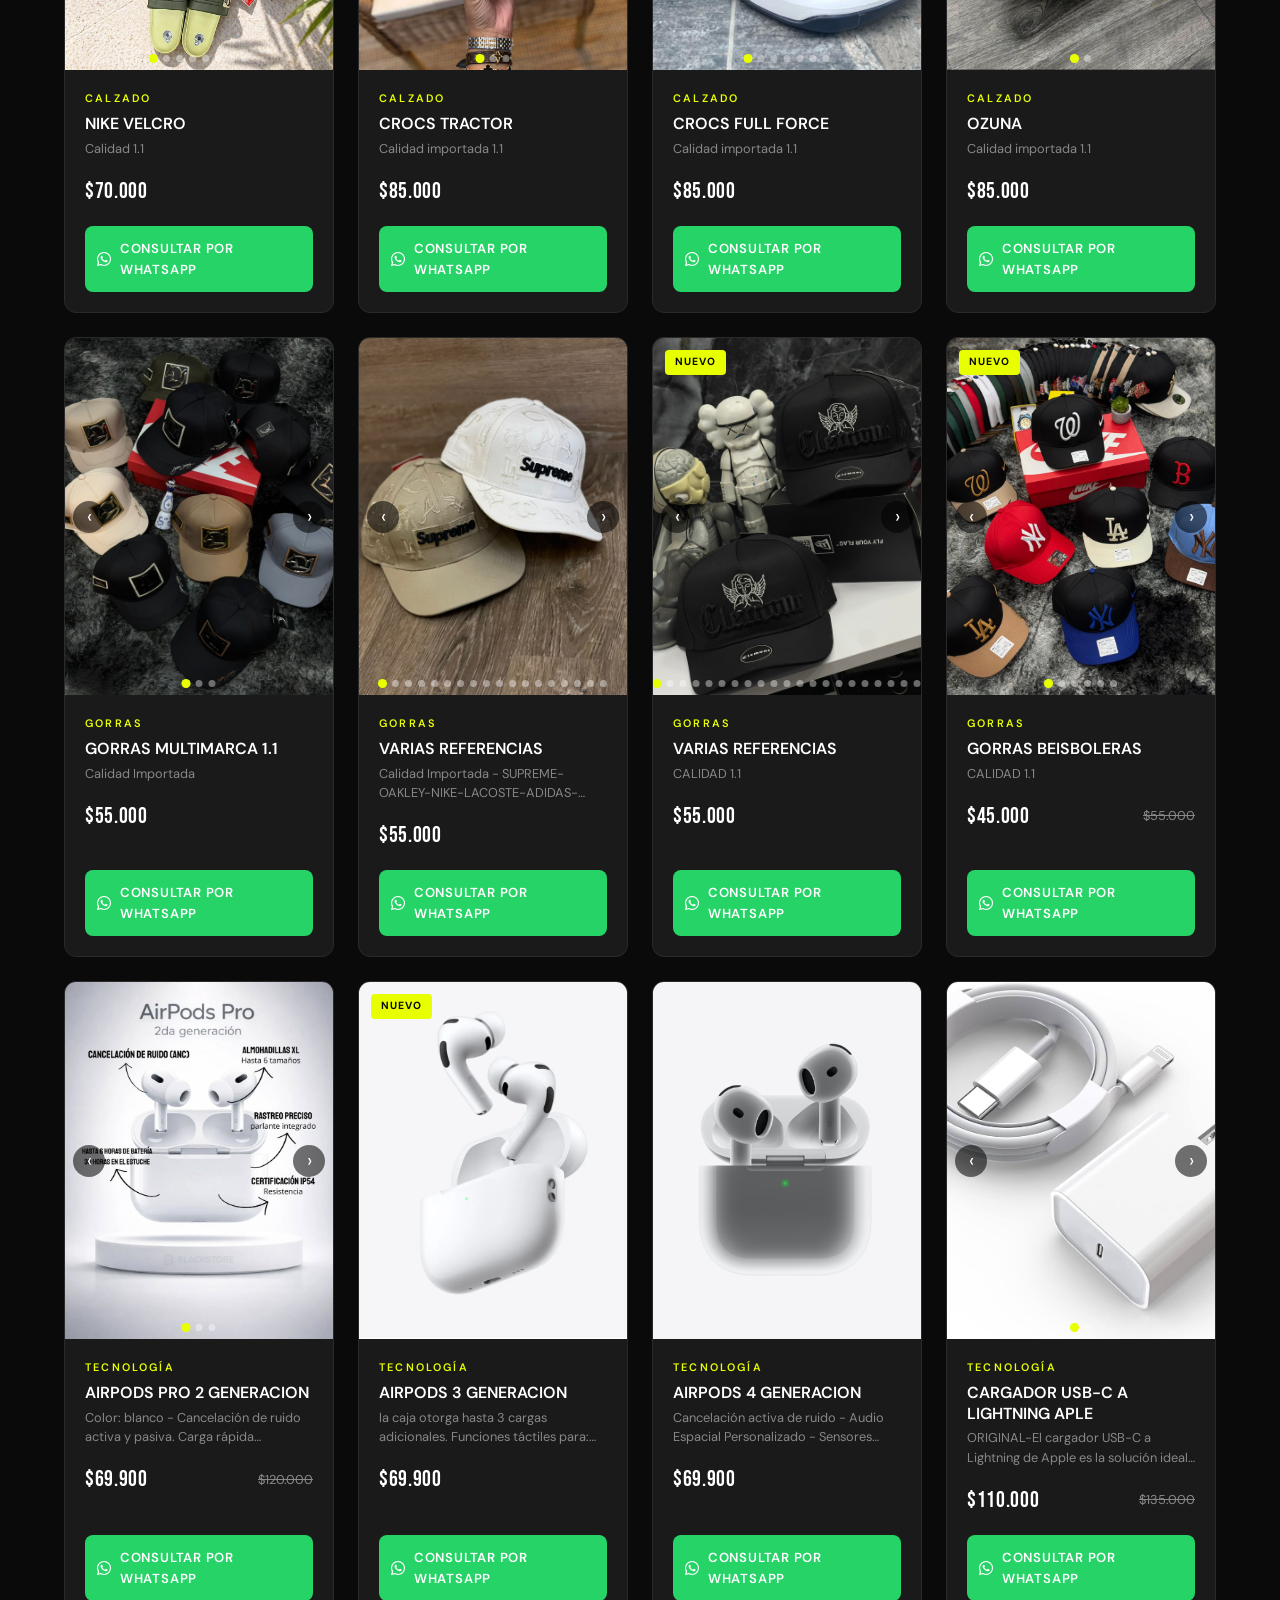
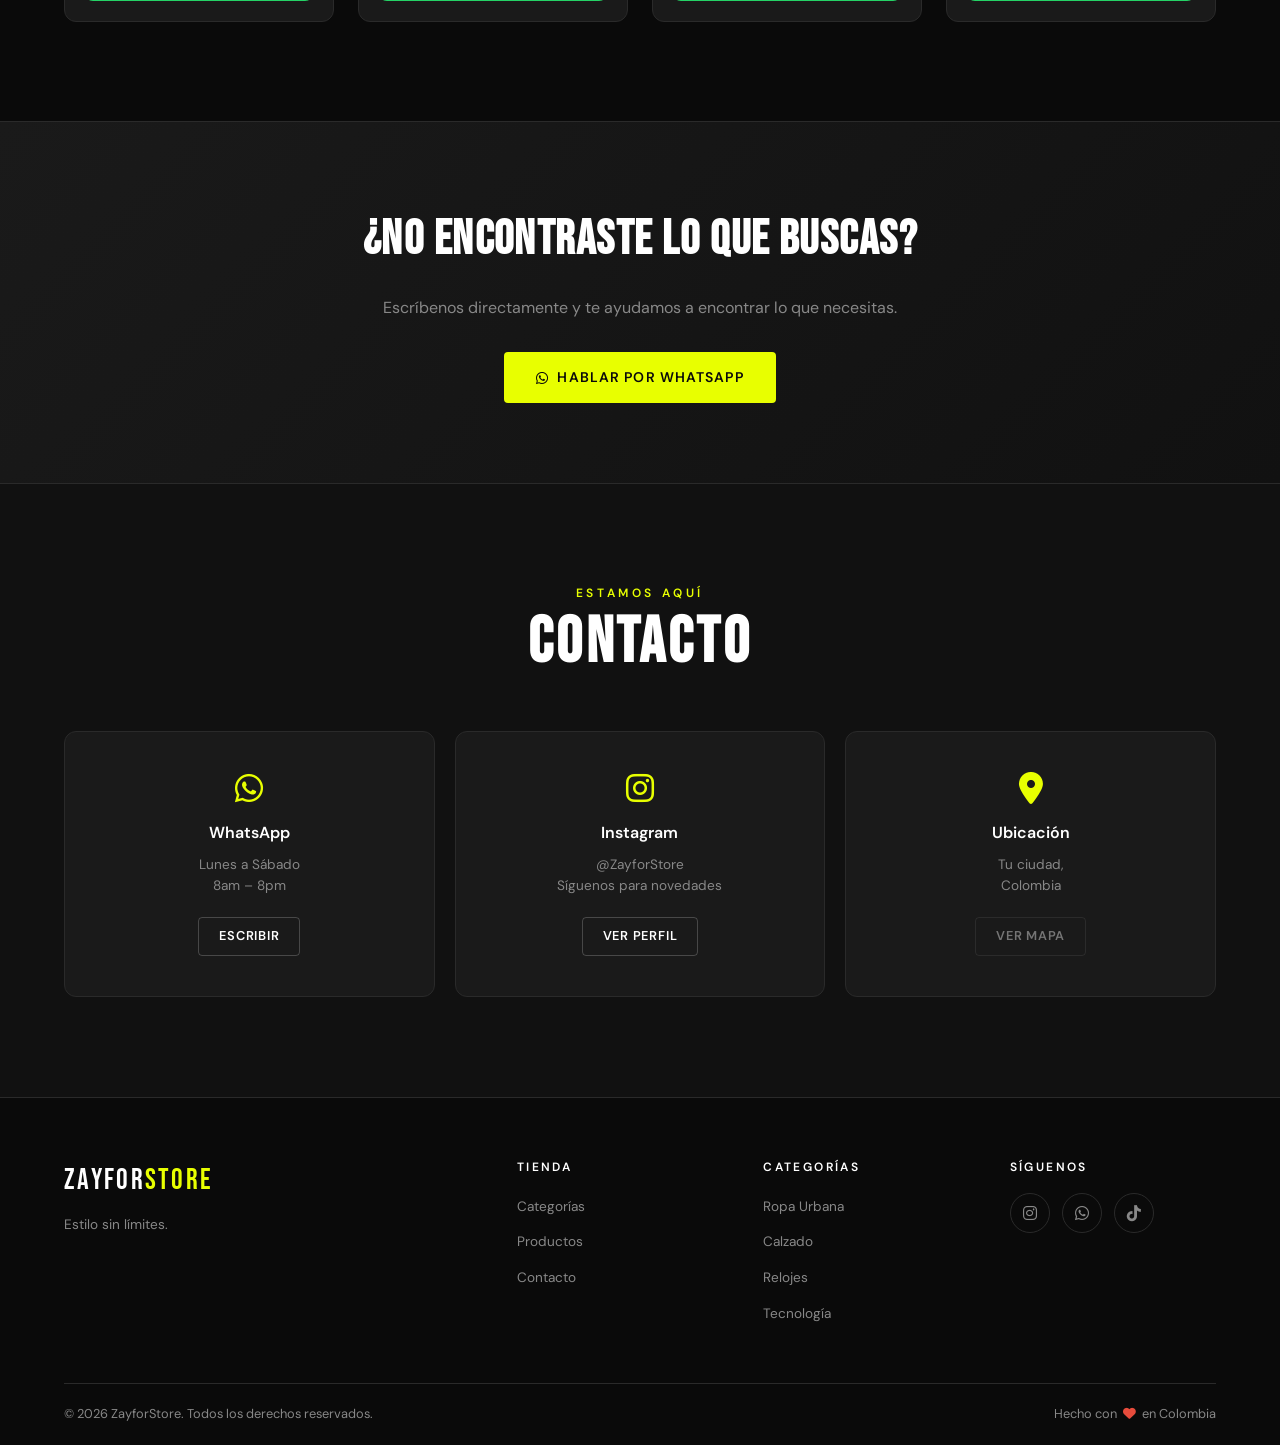
==== commit 978e3ad7: "Se agrega 404 personalizado, optimización de imágenes y ajustes de CSS" ====
--- a/index.html
+++ b/index.html
@@ -9,15 +9,21 @@
   <meta name="description" content="ZayforStore: Ropa urbana, deportiva, calzado, relojes, gorras y tecnología. Catálogo online con atención personalizada vía WhatsApp." />
   <meta name="keywords" content="ropa urbana, ropa deportiva, gafas, calzado, relojes, gorras, tecnología, moda hombre, moda mujer" />
   <meta name="author" content="ZayforStore" />
+  <meta name="theme-color" content="#0a0a0a" />
 
   <!-- Open Graph (para compartir en redes) -->
   <meta property="og:title" content="ZayforStore — Moda Urbana & Estilo Premium" />
   <meta property="og:description" content="Catálogo de moda urbana, deportiva, calzado y más. Consulta por WhatsApp." />
   <meta property="og:type" content="website" />
 
-  <!-- Fuentes de Google -->
+  <!-- DNS-Prefetch & Preconnect -->
+  <link rel="dns-prefetch" href="https://fonts.googleapis.com" />
+  <link rel="dns-prefetch" href="https://cdnjs.cloudflare.com" />
   <link rel="preconnect" href="https://fonts.googleapis.com" />
   <link rel="preconnect" href="https://fonts.gstatic.com" crossorigin />
+  <link rel="preconnect" href="https://cdnjs.cloudflare.com" />
+
+  <!-- Fuentes de Google -->
   <link href="https://fonts.googleapis.com/css2?family=Bebas+Neue&family=DM+Sans:wght@300;400;500;600&display=swap" rel="stylesheet" />
 
   <!-- Iconos -->
--- a/css/style.css
+++ b/css/style.css
@@ -1128,4 +1128,32 @@
     height: 36px;
     font-size: 1.5rem;
   }
+}
+
+/* ============================================
+   SKELETON SHIMMER — carga de imágenes
+   ============================================ */
+.producto-img-wrap::before {
+  content: '';
+  position: absolute;
+  inset: 0;
+  background: linear-gradient(90deg, var(--gris-medio) 25%, var(--gris-oscuro) 50%, var(--gris-medio) 75%);
+  background-size: 200% 100%;
+  animation: shimmer 1.5s ease-in-out infinite;
+  z-index: 2;
+  pointer-events: none;
+}
+.producto-img-wrap.loaded::before {
+  opacity: 0;
+  animation: none;
+  transition: opacity 0.3s ease;
+}
+@keyframes shimmer {
+  0%   { background-position: 200% 0; }
+  100% { background-position: -200% 0; }
+}
+/* Placeholder también se beneficia del fondo shimmer */
+.img-placeholder {
+  position: relative;
+  z-index: 1;
 }
